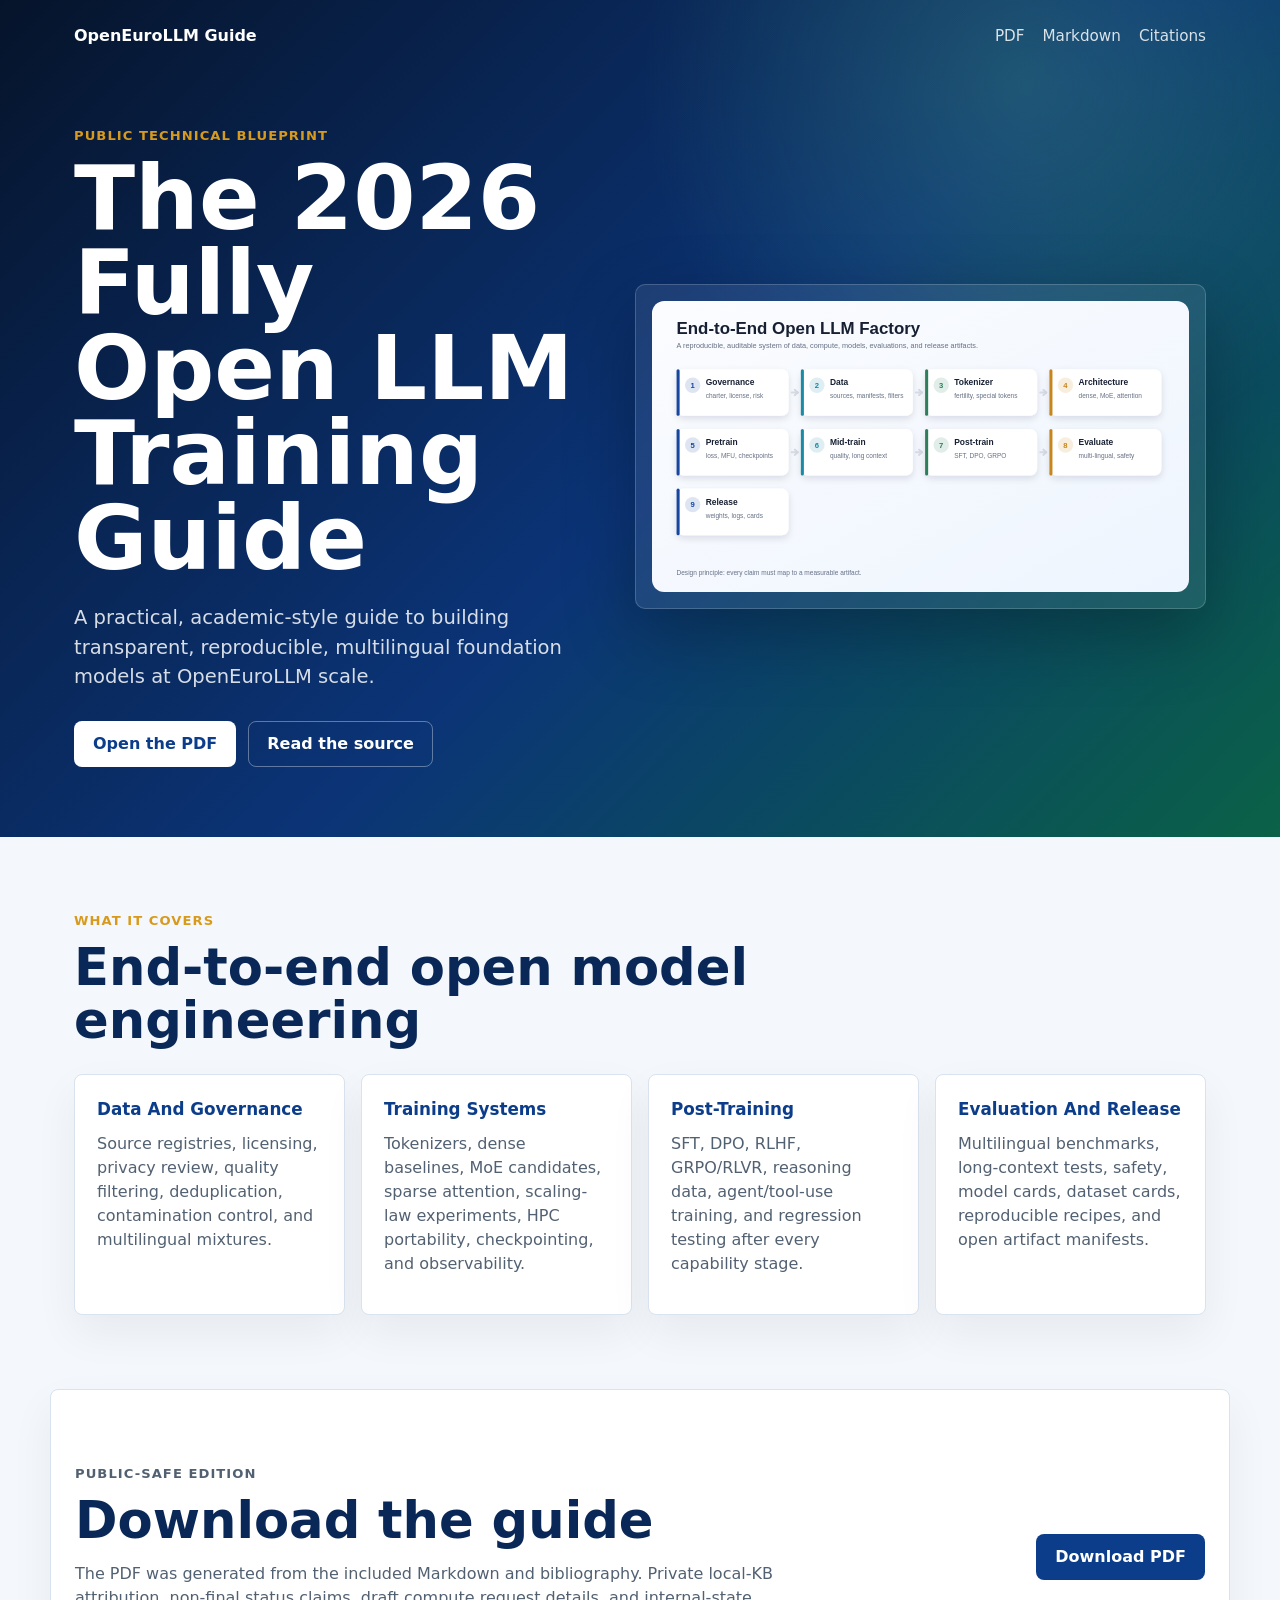
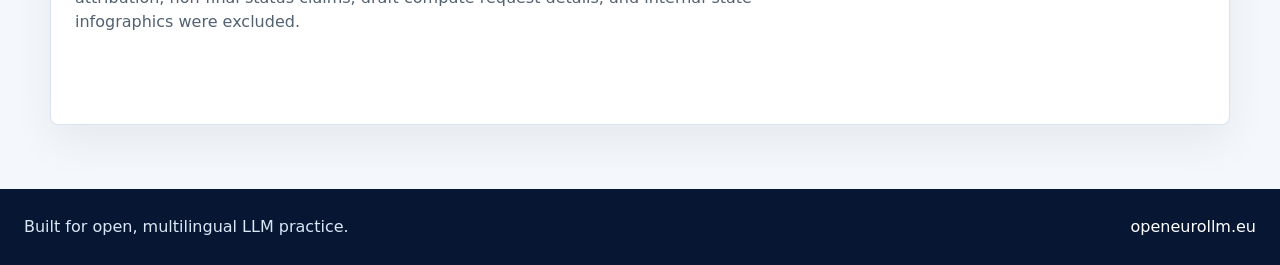
==== index.html @ 8b42b095 "Publish public OpenEuroLLM guide site" ====
<!doctype html>
<html lang="en">
  <head>
    <meta charset="utf-8" />
    <meta name="viewport" content="width=device-width, initial-scale=1" />
    <title>The 2026 Fully Open LLM Training Guide</title>
    <meta
      name="description"
      content="A public technical guide to training fully open, multilingual foundation models in 2026."
    />
    <link rel="stylesheet" href="styles.css" />
  </head>
  <body>
    <header class="hero">
      <nav class="nav" aria-label="Primary">
        <a class="brand" href="./">OpenEuroLLM Guide</a>
        <div class="nav-links">
          <a href="docs/fully-open-llm-guide-2026.pdf">PDF</a>
          <a href="docs/paper.md">Markdown</a>
          <a href="docs/references.bib">Citations</a>
        </div>
      </nav>

      <section class="hero-grid">
        <div class="hero-copy">
          <p class="eyebrow">Public technical blueprint</p>
          <h1>The 2026 Fully Open LLM Training Guide</h1>
          <p class="lead">
            A practical, academic-style guide to building transparent,
            reproducible, multilingual foundation models at OpenEuroLLM scale.
          </p>
          <div class="actions">
            <a class="button primary" href="docs/fully-open-llm-guide-2026.pdf">Open the PDF</a>
            <a class="button secondary" href="docs/paper.md">Read the source</a>
          </div>
        </div>
        <figure class="hero-visual">
          <img src="assets/open-factory.svg" alt="Open LLM factory diagram" />
        </figure>
      </section>
    </header>

    <main>
      <section class="band">
        <div class="section-head">
          <p class="eyebrow">What it covers</p>
          <h2>End-to-end open model engineering</h2>
        </div>
        <div class="topics">
          <article>
            <h3>Data And Governance</h3>
            <p>
              Source registries, licensing, privacy review, quality filtering,
              deduplication, contamination control, and multilingual mixtures.
            </p>
          </article>
          <article>
            <h3>Training Systems</h3>
            <p>
              Tokenizers, dense baselines, MoE candidates, sparse attention,
              scaling-law experiments, HPC portability, checkpointing, and observability.
            </p>
          </article>
          <article>
            <h3>Post-Training</h3>
            <p>
              SFT, DPO, RLHF, GRPO/RLVR, reasoning data, agent/tool-use training,
              and regression testing after every capability stage.
            </p>
          </article>
          <article>
            <h3>Evaluation And Release</h3>
            <p>
              Multilingual benchmarks, long-context tests, safety, model cards,
              dataset cards, reproducible recipes, and open artifact manifests.
            </p>
          </article>
        </div>
      </section>

      <section class="download">
        <div>
          <p class="eyebrow">Public-safe edition</p>
          <h2>Download the guide</h2>
          <p>
            The PDF was generated from the included Markdown and bibliography.
            Private local-KB attribution, non-final status claims, draft compute
            request details, and internal-state infographics were excluded.
          </p>
        </div>
        <a class="button primary" href="docs/fully-open-llm-guide-2026.pdf">Download PDF</a>
      </section>
    </main>

    <footer>
      <span>Built for open, multilingual LLM practice.</span>
      <a href="https://openeurollm.eu">openeurollm.eu</a>
    </footer>
  </body>
</html>
---- styles.css ----
:root {
  color-scheme: light;
  --ink: #101827;
  --muted: #526172;
  --blue: #0c3d8a;
  --blue-2: #0f62b8;
  --green: #2f7d46;
  --line: #d9e2ef;
  --panel: #ffffff;
  --wash: #f4f8fc;
  --gold: #d89a1d;
}

* {
  box-sizing: border-box;
}

body {
  margin: 0;
  font-family:
    Inter, ui-sans-serif, system-ui, -apple-system, BlinkMacSystemFont, "Segoe UI",
    sans-serif;
  color: var(--ink);
  background: var(--wash);
  line-height: 1.5;
}

a {
  color: inherit;
}

.hero {
  min-height: 92vh;
  color: #fff;
  background:
    radial-gradient(circle at 80% 10%, rgba(83, 177, 117, 0.28), transparent 30%),
    linear-gradient(135deg, #06142b 0%, #0b3477 54%, #0a6247 100%);
  overflow: hidden;
}

.nav {
  display: flex;
  align-items: center;
  justify-content: space-between;
  max-width: 1180px;
  margin: 0 auto;
  padding: 24px;
}

.brand {
  font-weight: 800;
  text-decoration: none;
  letter-spacing: 0;
}

.nav-links {
  display: flex;
  gap: 18px;
  color: rgba(255, 255, 255, 0.84);
  font-size: 0.95rem;
}

.nav-links a {
  text-decoration: none;
}

.hero-grid {
  display: grid;
  grid-template-columns: minmax(0, 0.95fr) minmax(320px, 1.05fr);
  gap: 44px;
  align-items: center;
  max-width: 1180px;
  margin: 0 auto;
  padding: 54px 24px 70px;
}

.hero-copy {
  max-width: 640px;
}

.eyebrow {
  margin: 0 0 10px;
  color: var(--gold);
  font-size: 0.82rem;
  font-weight: 800;
  letter-spacing: 0.08em;
  text-transform: uppercase;
}

h1,
h2,
h3,
p {
  margin-top: 0;
}

h1 {
  margin-bottom: 22px;
  font-size: clamp(3rem, 7vw, 6.4rem);
  line-height: 0.95;
  letter-spacing: 0;
}

.lead {
  max-width: 560px;
  margin-bottom: 30px;
  color: rgba(255, 255, 255, 0.84);
  font-size: 1.22rem;
}

.actions {
  display: flex;
  flex-wrap: wrap;
  gap: 12px;
}

.button {
  display: inline-flex;
  align-items: center;
  justify-content: center;
  min-height: 46px;
  padding: 0 18px;
  border: 1px solid transparent;
  border-radius: 8px;
  font-weight: 800;
  text-decoration: none;
}

.button.primary {
  background: #fff;
  color: var(--blue);
}

.button.secondary {
  border-color: rgba(255, 255, 255, 0.35);
  color: #fff;
}

.hero-visual {
  margin: 0;
  padding: 16px;
  background: rgba(255, 255, 255, 0.08);
  border: 1px solid rgba(255, 255, 255, 0.18);
  border-radius: 10px;
  box-shadow: 0 24px 70px rgba(0, 0, 0, 0.28);
}

.hero-visual img {
  display: block;
  width: 100%;
  height: auto;
  border-radius: 6px;
}

main {
  background: var(--wash);
}

.band,
.download {
  max-width: 1180px;
  margin: 0 auto;
  padding: 74px 24px;
}

.section-head {
  max-width: 720px;
  margin-bottom: 26px;
}

h2 {
  margin-bottom: 14px;
  color: #0a2857;
  font-size: clamp(2rem, 4vw, 3.2rem);
  line-height: 1.05;
  letter-spacing: 0;
}

.topics {
  display: grid;
  grid-template-columns: repeat(4, minmax(0, 1fr));
  gap: 16px;
}

.topics article,
.download {
  background: var(--panel);
  border: 1px solid var(--line);
  border-radius: 8px;
  box-shadow: 0 18px 44px rgba(16, 24, 39, 0.06);
}

.topics article {
  padding: 22px;
}

h3 {
  margin-bottom: 10px;
  color: var(--blue);
  font-size: 1.05rem;
}

.topics p,
.download p {
  color: var(--muted);
}

.download {
  display: flex;
  align-items: center;
  justify-content: space-between;
  gap: 24px;
  margin-bottom: 64px;
}

.download > div {
  max-width: 760px;
}

.download .button.primary {
  background: var(--blue);
  color: #fff;
  white-space: nowrap;
}

footer {
  display: flex;
  justify-content: space-between;
  gap: 20px;
  padding: 26px 24px;
  color: #dbe7f5;
  background: #071733;
}

footer a {
  color: #fff;
  text-decoration: none;
}

@media (max-width: 900px) {
  .hero-grid,
  .topics,
  .download {
    grid-template-columns: 1fr;
  }

  .topics {
    display: grid;
    grid-template-columns: repeat(2, minmax(0, 1fr));
  }

  .download {
    align-items: flex-start;
  }
}

@media (max-width: 620px) {
  .nav {
    align-items: flex-start;
    flex-direction: column;
    gap: 14px;
  }

  .nav-links {
    flex-wrap: wrap;
  }

  .hero-grid {
    grid-template-columns: 1fr;
    padding-top: 30px;
  }

  h1 {
    font-size: 3.25rem;
  }

  .topics {
    grid-template-columns: 1fr;
  }

  .download {
    display: block;
  }

  .download .button {
    width: 100%;
    margin-top: 12px;
  }

  footer {
    flex-direction: column;
  }
}
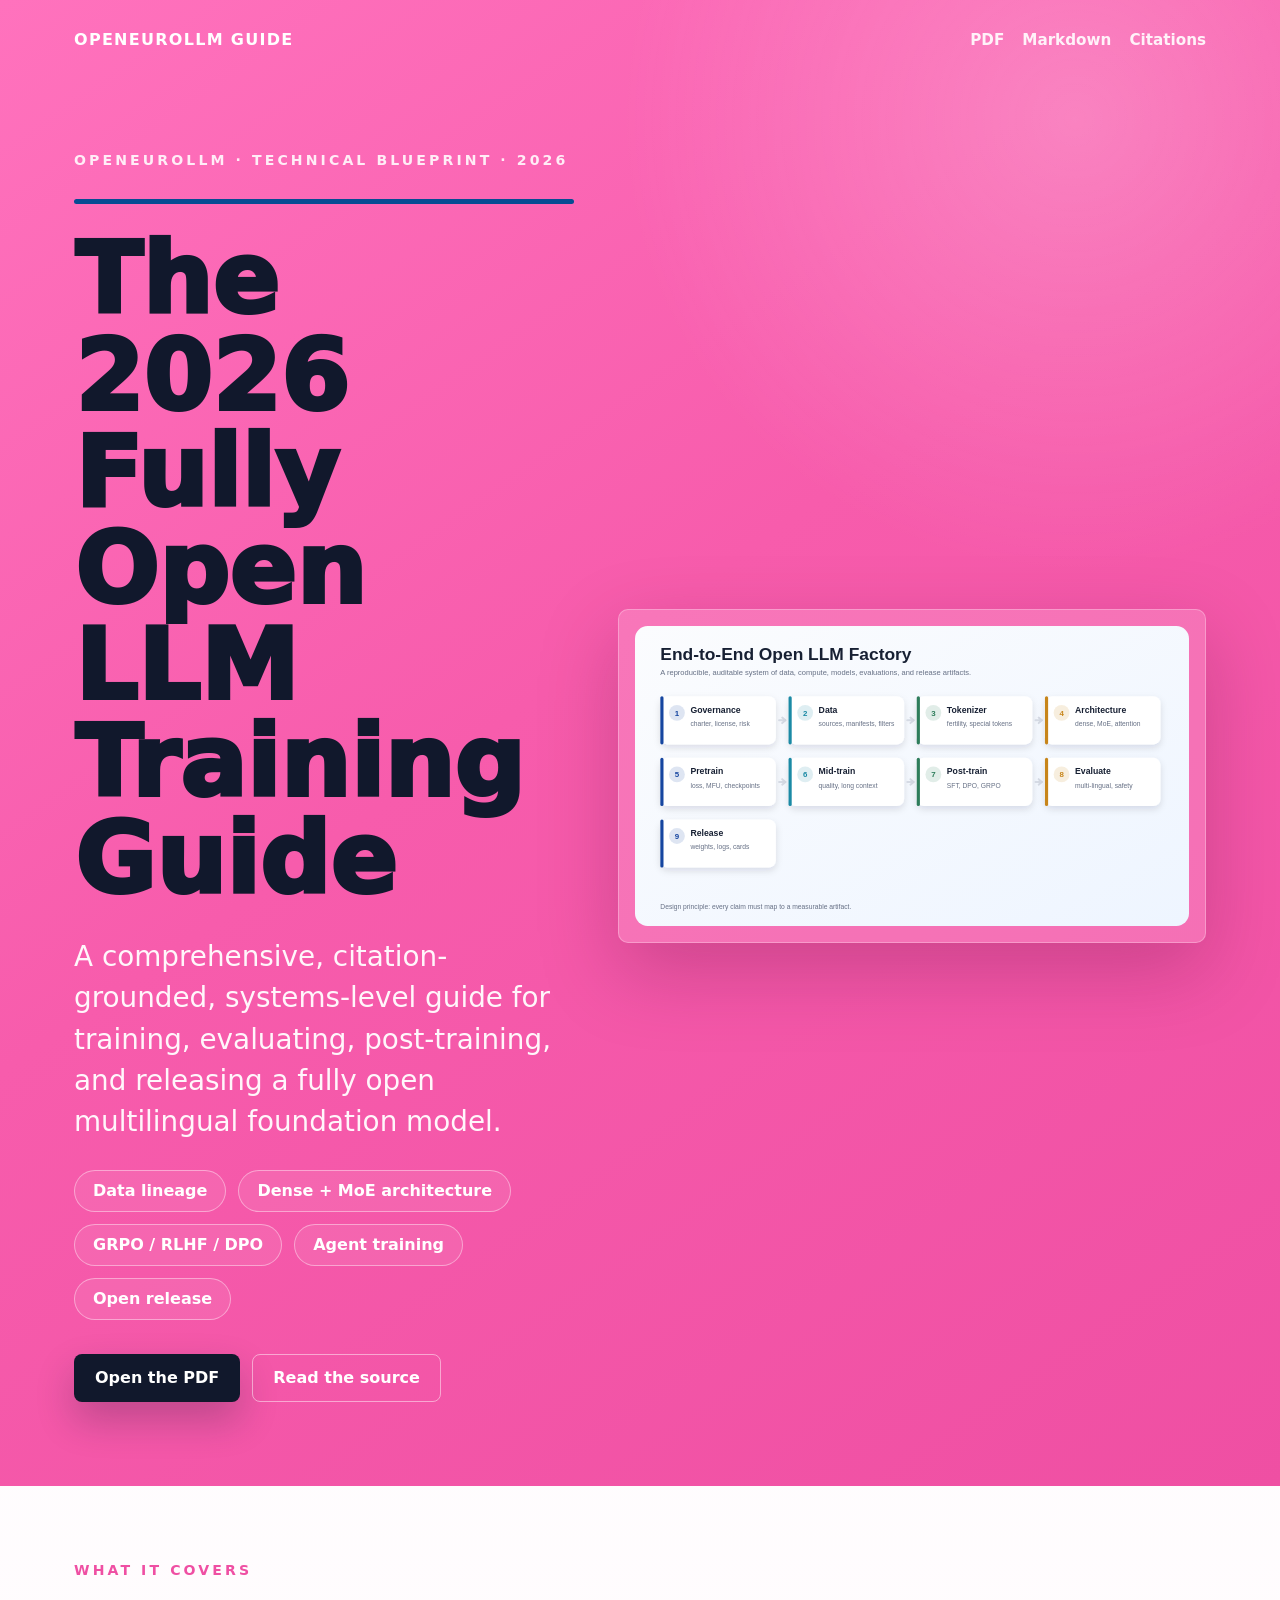
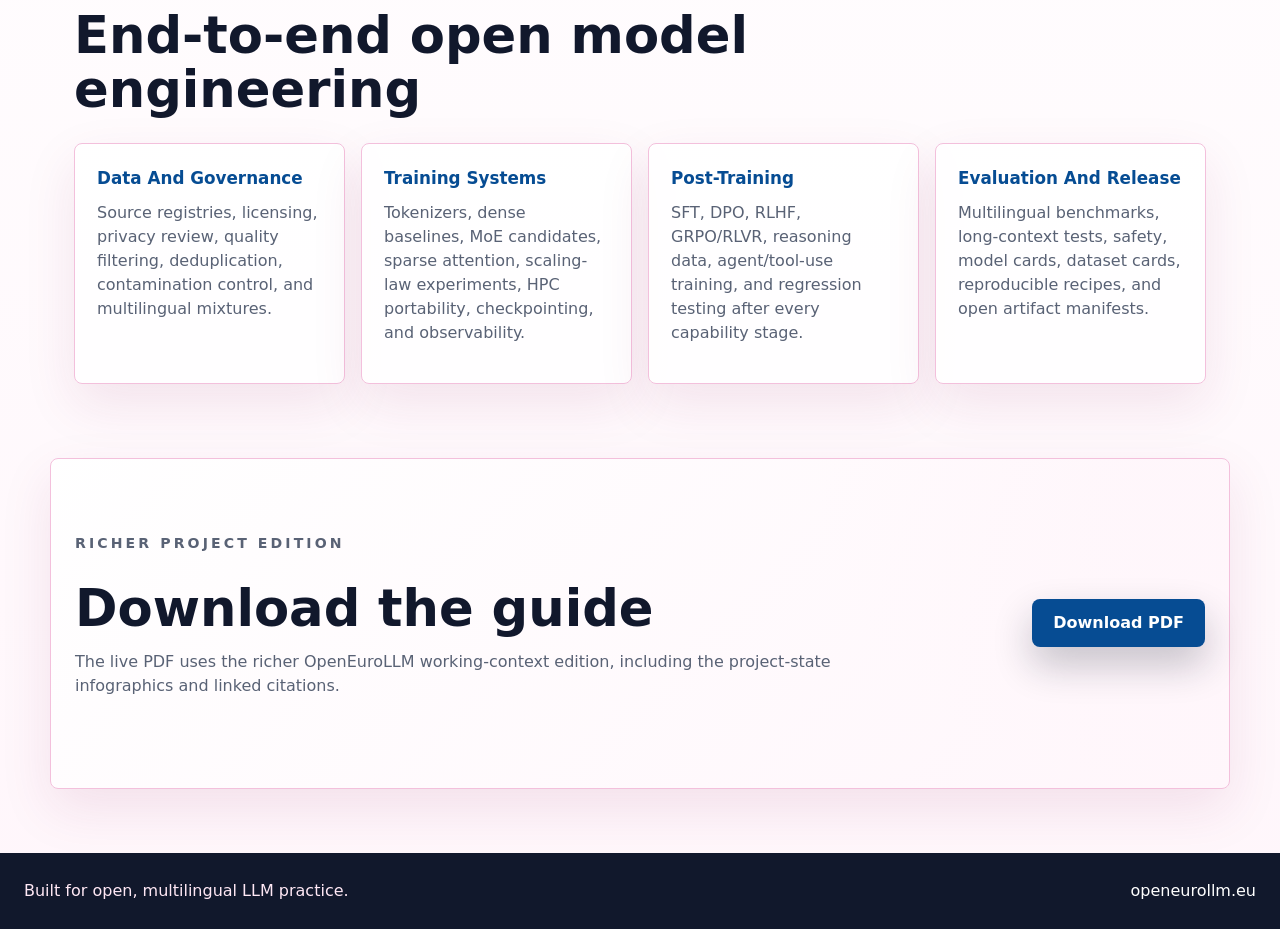
==== commit 4b09f090: "Apply shock pink guide theme" ====
--- a/index.html
+++ b/index.html
@@ -23,12 +23,21 @@
 
       <section class="hero-grid">
         <div class="hero-copy">
-          <p class="eyebrow">Public technical blueprint</p>
+          <p class="eyebrow">OpenEuroLLM · Technical Blueprint · 2026</p>
+          <div class="title-rule"></div>
           <h1>The 2026 Fully Open LLM Training Guide</h1>
           <p class="lead">
-            A practical, academic-style guide to building transparent,
-            reproducible, multilingual foundation models at OpenEuroLLM scale.
+            A comprehensive, citation-grounded, systems-level guide for
+            training, evaluating, post-training, and releasing a fully open
+            multilingual foundation model.
           </p>
+          <div class="chips" aria-label="Guide topics">
+            <span>Data lineage</span>
+            <span>Dense + MoE architecture</span>
+            <span>GRPO / RLHF / DPO</span>
+            <span>Agent training</span>
+            <span>Open release</span>
+          </div>
           <div class="actions">
             <a class="button primary" href="docs/fully-open-llm-guide-2026.pdf">Open the PDF</a>
             <a class="button secondary" href="docs/paper.md">Read the source</a>
@@ -80,12 +89,11 @@
 
       <section class="download">
         <div>
-          <p class="eyebrow">Public-safe edition</p>
+          <p class="eyebrow">Richer project edition</p>
           <h2>Download the guide</h2>
           <p>
-            The PDF was generated from the included Markdown and bibliography.
-            Private local-KB attribution, non-final status claims, draft compute
-            request details, and internal-state infographics were excluded.
+            The live PDF uses the richer OpenEuroLLM working-context edition,
+            including the project-state infographics and linked citations.
           </p>
         </div>
         <a class="button primary" href="docs/fully-open-llm-guide-2026.pdf">Download PDF</a>
--- a/styles.css
+++ b/styles.css
@@ -1,14 +1,15 @@
 :root {
   color-scheme: light;
-  --ink: #101827;
-  --muted: #526172;
-  --blue: #0c3d8a;
-  --blue-2: #0f62b8;
-  --green: #2f7d46;
-  --line: #d9e2ef;
+  --pink: #f75cac;
+  --pink-2: #ff72bd;
+  --pink-3: #ef4fa3;
+  --ink: #11182c;
+  --blue: #064c93;
+  --blue-2: #0c6bb6;
+  --muted: #596275;
+  --line: #f3c0dc;
   --panel: #ffffff;
-  --wash: #f4f8fc;
-  --gold: #d89a1d;
+  --wash: #fff6fb;
 }
 
 * {
@@ -21,7 +22,9 @@
     Inter, ui-sans-serif, system-ui, -apple-system, BlinkMacSystemFont, "Segoe UI",
     sans-serif;
   color: var(--ink);
-  background: var(--wash);
+  background:
+    radial-gradient(circle at 92% 2%, rgba(255, 114, 189, 0.22), transparent 28rem),
+    linear-gradient(180deg, #fff7fc 0%, #ffffff 42%, #fff6fb 100%);
   line-height: 1.5;
 }
 
@@ -30,11 +33,11 @@
 }
 
 .hero {
-  min-height: 92vh;
-  color: #fff;
+  min-height: 94vh;
+  color: var(--ink);
   background:
-    radial-gradient(circle at 80% 10%, rgba(83, 177, 117, 0.28), transparent 30%),
-    linear-gradient(135deg, #06142b 0%, #0b3477 54%, #0a6247 100%);
+    radial-gradient(circle at 84% 8%, rgba(255, 255, 255, 0.22), transparent 26%),
+    linear-gradient(145deg, var(--pink-2) 0%, var(--pink) 45%, var(--pink-3) 100%);
   overflow: hidden;
 }
 
@@ -44,20 +47,23 @@
   justify-content: space-between;
   max-width: 1180px;
   margin: 0 auto;
-  padding: 24px;
+  padding: 28px 24px;
 }
 
 .brand {
-  font-weight: 800;
+  color: #fff;
+  font-weight: 900;
   text-decoration: none;
-  letter-spacing: 0;
+  letter-spacing: 0.08em;
+  text-transform: uppercase;
 }
 
 .nav-links {
   display: flex;
   gap: 18px;
-  color: rgba(255, 255, 255, 0.84);
+  color: rgba(255, 255, 255, 0.9);
   font-size: 0.95rem;
+  font-weight: 750;
 }
 
 .nav-links a {
@@ -66,25 +72,33 @@
 
 .hero-grid {
   display: grid;
-  grid-template-columns: minmax(0, 0.95fr) minmax(320px, 1.05fr);
+  grid-template-columns: minmax(0, 0.92fr) minmax(320px, 1.08fr);
   gap: 44px;
   align-items: center;
   max-width: 1180px;
   margin: 0 auto;
-  padding: 54px 24px 70px;
+  padding: 70px 24px 84px;
 }
 
 .hero-copy {
-  max-width: 640px;
+  max-width: 680px;
 }
 
 .eyebrow {
-  margin: 0 0 10px;
-  color: var(--gold);
-  font-size: 0.82rem;
-  font-weight: 800;
-  letter-spacing: 0.08em;
+  margin: 0 0 28px;
+  color: rgba(255, 255, 255, 0.88);
+  font-size: 0.88rem;
+  font-weight: 900;
+  letter-spacing: 0.22em;
   text-transform: uppercase;
+}
+
+.title-rule {
+  width: min(100%, 640px);
+  height: 5px;
+  margin: 0 0 28px;
+  background: var(--blue);
+  border-radius: 999px;
 }
 
 h1,
@@ -95,54 +109,79 @@
 }
 
 h1 {
-  margin-bottom: 22px;
-  font-size: clamp(3rem, 7vw, 6.4rem);
-  line-height: 0.95;
+  max-width: 780px;
+  margin-bottom: 28px;
+  color: var(--ink);
+  font-size: clamp(3.4rem, 7.7vw, 7.2rem);
+  font-weight: 950;
+  line-height: 0.98;
   letter-spacing: 0;
 }
 
 .lead {
-  max-width: 560px;
-  margin-bottom: 30px;
-  color: rgba(255, 255, 255, 0.84);
-  font-size: 1.22rem;
-}
-
-.actions {
+  max-width: 720px;
+  margin-bottom: 28px;
+  color: rgba(255, 255, 255, 0.95);
+  font-size: clamp(1.18rem, 2.2vw, 1.74rem);
+  line-height: 1.48;
+}
+
+.chips {
   display: flex;
   flex-wrap: wrap;
   gap: 12px;
+  margin-bottom: 34px;
+}
+
+.chips span {
+  display: inline-flex;
+  align-items: center;
+  min-height: 42px;
+  padding: 0 18px;
+  border: 1px solid rgba(255, 255, 255, 0.42);
+  border-radius: 999px;
+  color: #fff;
+  background: rgba(255, 255, 255, 0.08);
+  font-weight: 850;
+  white-space: nowrap;
+}
+
+.actions {
+  display: flex;
+  flex-wrap: wrap;
+  gap: 12px;
 }
 
 .button {
   display: inline-flex;
   align-items: center;
   justify-content: center;
-  min-height: 46px;
-  padding: 0 18px;
+  min-height: 48px;
+  padding: 0 20px;
   border: 1px solid transparent;
   border-radius: 8px;
-  font-weight: 800;
+  font-weight: 900;
   text-decoration: none;
 }
 
 .button.primary {
-  background: #fff;
-  color: var(--blue);
+  background: var(--ink);
+  color: #fff;
+  box-shadow: 0 18px 38px rgba(17, 24, 44, 0.24);
 }
 
 .button.secondary {
-  border-color: rgba(255, 255, 255, 0.35);
+  border-color: rgba(255, 255, 255, 0.48);
   color: #fff;
 }
 
 .hero-visual {
   margin: 0;
   padding: 16px;
-  background: rgba(255, 255, 255, 0.08);
-  border: 1px solid rgba(255, 255, 255, 0.18);
+  background: rgba(255, 255, 255, 0.16);
+  border: 1px solid rgba(255, 255, 255, 0.28);
   border-radius: 10px;
-  box-shadow: 0 24px 70px rgba(0, 0, 0, 0.28);
+  box-shadow: 0 28px 78px rgba(87, 13, 55, 0.25);
 }
 
 .hero-visual img {
@@ -153,7 +192,7 @@
 }
 
 main {
-  background: var(--wash);
+  background: transparent;
 }
 
 .band,
@@ -164,13 +203,17 @@
 }
 
 .section-head {
-  max-width: 720px;
+  max-width: 760px;
   margin-bottom: 26px;
+}
+
+main .eyebrow {
+  color: var(--pink-3);
 }
 
 h2 {
   margin-bottom: 14px;
-  color: #0a2857;
+  color: var(--ink);
   font-size: clamp(2rem, 4vw, 3.2rem);
   line-height: 1.05;
   letter-spacing: 0;
@@ -184,10 +227,10 @@
 
 .topics article,
 .download {
-  background: var(--panel);
+  background: rgba(255, 255, 255, 0.9);
   border: 1px solid var(--line);
   border-radius: 8px;
-  box-shadow: 0 18px 44px rgba(16, 24, 39, 0.06);
+  box-shadow: 0 20px 52px rgba(135, 31, 91, 0.1);
 }
 
 .topics article {
@@ -211,6 +254,9 @@
   justify-content: space-between;
   gap: 24px;
   margin-bottom: 64px;
+  background:
+    linear-gradient(135deg, rgba(255, 255, 255, 0.94), rgba(255, 246, 251, 0.94)),
+    radial-gradient(circle at 92% 0%, rgba(247, 92, 172, 0.22), transparent 20rem);
 }
 
 .download > div {
@@ -228,8 +274,8 @@
   justify-content: space-between;
   gap: 20px;
   padding: 26px 24px;
-  color: #dbe7f5;
-  background: #071733;
+  color: #ffe8f5;
+  background: var(--ink);
 }
 
 footer a {
@@ -267,11 +313,15 @@
 
   .hero-grid {
     grid-template-columns: 1fr;
-    padding-top: 30px;
+    padding-top: 34px;
   }
 
   h1 {
-    font-size: 3.25rem;
+    font-size: 3.45rem;
+  }
+
+  .chips span {
+    white-space: normal;
   }
 
   .topics {
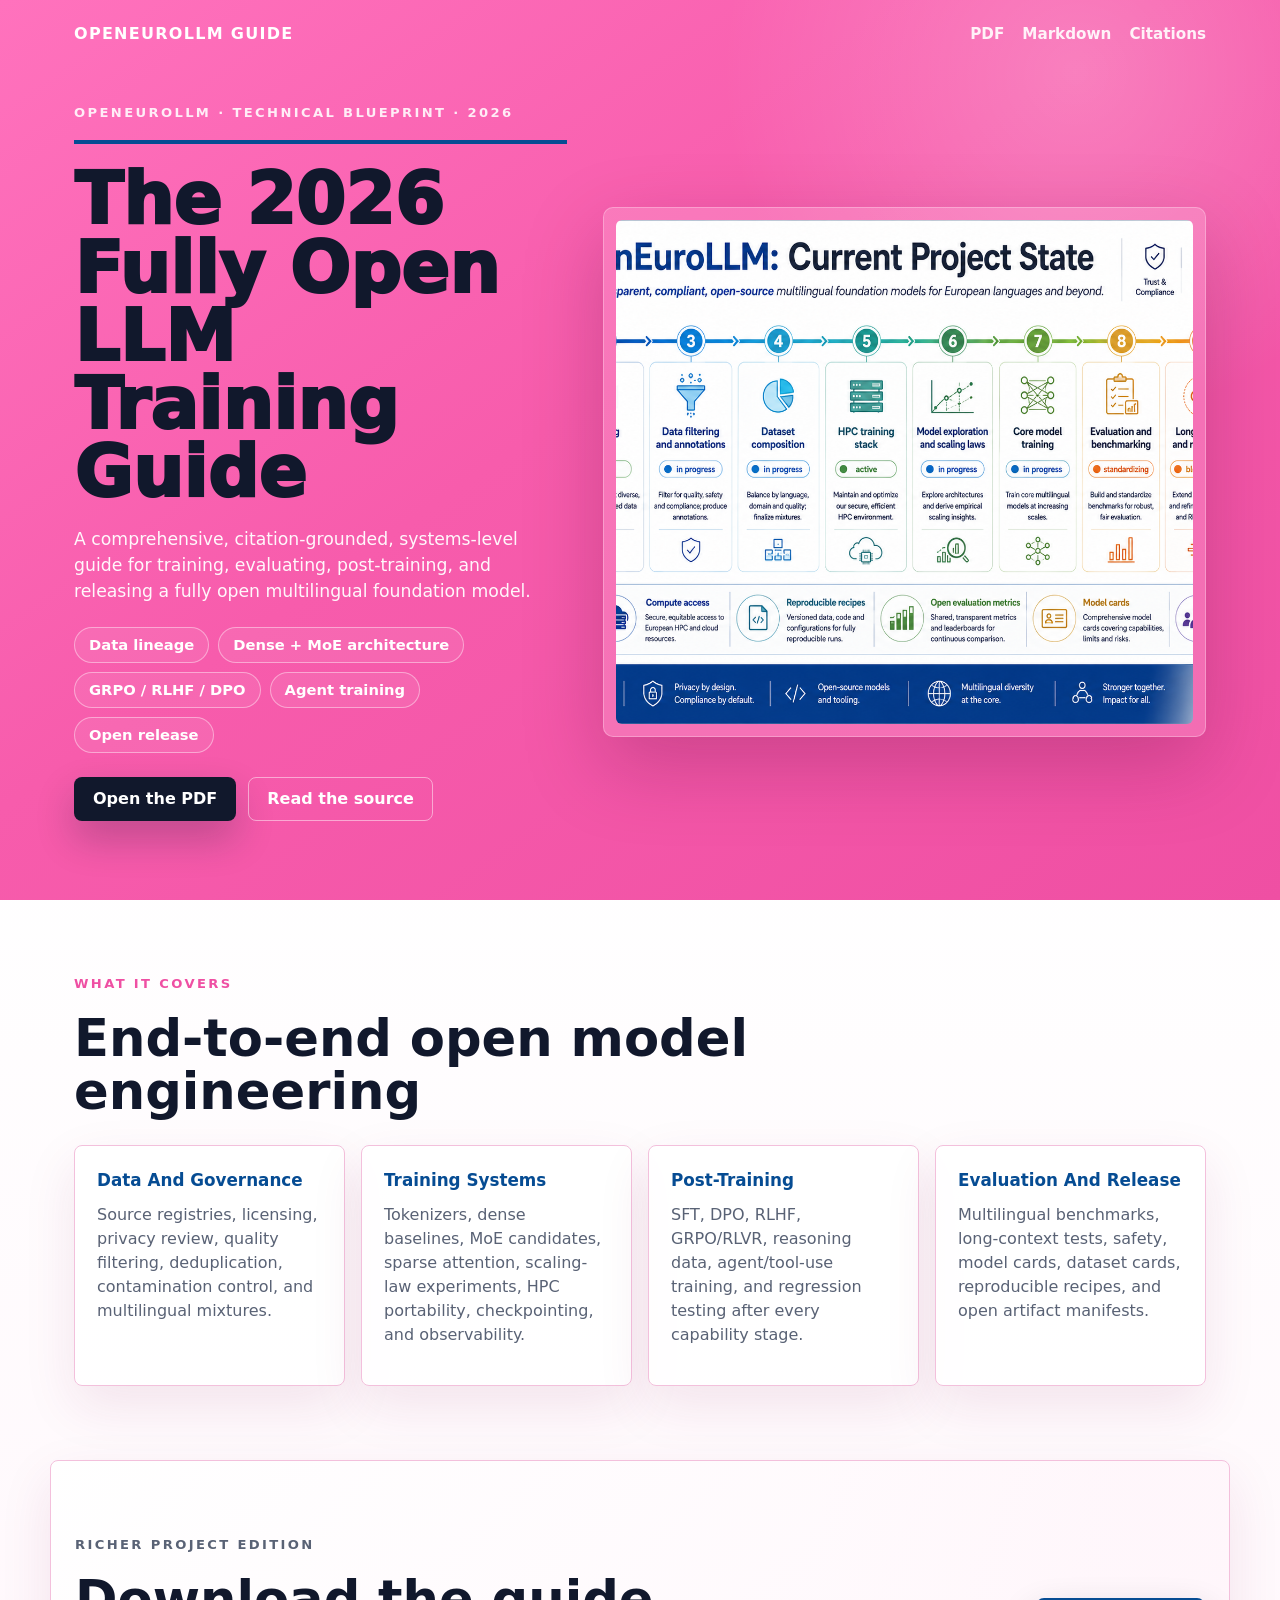
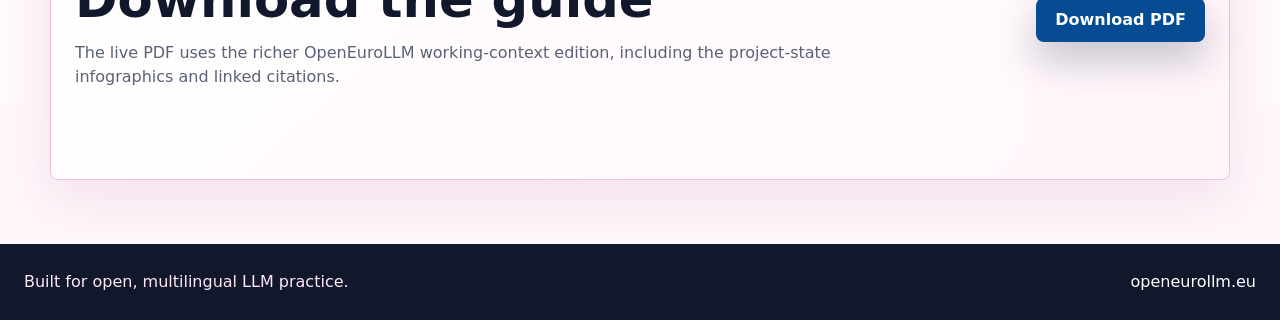
==== commit 401e526b: "Refine website hero layout" ====
--- a/index.html
+++ b/index.html
@@ -44,7 +44,7 @@
           </div>
         </div>
         <figure class="hero-visual">
-          <img src="assets/open-factory.svg" alt="Open LLM factory diagram" />
+          <img src="assets/project-state.png" alt="OpenEuroLLM current project state infographic" />
         </figure>
       </section>
     </header>
--- a/styles.css
+++ b/styles.css
@@ -33,7 +33,7 @@
 }
 
 .hero {
-  min-height: 94vh;
+  min-height: 100vh;
   color: var(--ink);
   background:
     radial-gradient(circle at 84% 8%, rgba(255, 255, 255, 0.22), transparent 26%),
@@ -47,7 +47,7 @@
   justify-content: space-between;
   max-width: 1180px;
   margin: 0 auto;
-  padding: 28px 24px;
+  padding: 22px 24px;
 }
 
 .brand {
@@ -72,33 +72,34 @@
 
 .hero-grid {
   display: grid;
-  grid-template-columns: minmax(0, 0.92fr) minmax(320px, 1.08fr);
-  gap: 44px;
+  grid-template-columns: minmax(440px, 0.9fr) minmax(430px, 1.1fr);
+  gap: 36px;
   align-items: center;
   max-width: 1180px;
   margin: 0 auto;
-  padding: 70px 24px 84px;
+  min-height: calc(100vh - 88px);
+  padding: 26px 24px 50px;
 }
 
 .hero-copy {
-  max-width: 680px;
+  max-width: 610px;
 }
 
 .eyebrow {
-  margin: 0 0 28px;
+  margin: 0 0 18px;
   color: rgba(255, 255, 255, 0.88);
-  font-size: 0.88rem;
+  font-size: 0.82rem;
   font-weight: 900;
-  letter-spacing: 0.22em;
+  letter-spacing: 0.18em;
   text-transform: uppercase;
 }
 
 .title-rule {
-  width: min(100%, 640px);
-  height: 5px;
-  margin: 0 0 28px;
+  width: min(100%, 520px);
+  height: 4px;
+  margin: 0 0 22px;
   background: var(--blue);
-  border-radius: 999px;
+  border-radius: 0;
 }
 
 h1,
@@ -109,55 +110,56 @@
 }
 
 h1 {
-  max-width: 780px;
-  margin-bottom: 28px;
+  max-width: 620px;
+  margin-bottom: 20px;
   color: var(--ink);
-  font-size: clamp(3.4rem, 7.7vw, 7.2rem);
+  font-size: clamp(3.15rem, 5.55vw, 5.9rem);
   font-weight: 950;
-  line-height: 0.98;
+  line-height: 0.96;
   letter-spacing: 0;
 }
 
 .lead {
-  max-width: 720px;
-  margin-bottom: 28px;
+  max-width: 610px;
+  margin-bottom: 22px;
   color: rgba(255, 255, 255, 0.95);
-  font-size: clamp(1.18rem, 2.2vw, 1.74rem);
-  line-height: 1.48;
+  font-size: clamp(1.06rem, 1.35vw, 1.28rem);
+  line-height: 1.5;
 }
 
 .chips {
+  display: flex;
+  flex-wrap: wrap;
+  gap: 9px;
+  margin-bottom: 24px;
+}
+
+.chips span {
+  display: inline-flex;
+  align-items: center;
+  min-height: 36px;
+  padding: 0 14px;
+  border: 1px solid rgba(255, 255, 255, 0.42);
+  border-radius: 999px;
+  color: #fff;
+  background: rgba(255, 255, 255, 0.08);
+  font-weight: 850;
+  font-size: 0.92rem;
+  white-space: nowrap;
+}
+
+.actions {
   display: flex;
   flex-wrap: wrap;
   gap: 12px;
-  margin-bottom: 34px;
-}
-
-.chips span {
-  display: inline-flex;
-  align-items: center;
-  min-height: 42px;
-  padding: 0 18px;
-  border: 1px solid rgba(255, 255, 255, 0.42);
-  border-radius: 999px;
-  color: #fff;
-  background: rgba(255, 255, 255, 0.08);
-  font-weight: 850;
-  white-space: nowrap;
-}
-
-.actions {
-  display: flex;
-  flex-wrap: wrap;
-  gap: 12px;
 }
 
 .button {
   display: inline-flex;
   align-items: center;
   justify-content: center;
-  min-height: 48px;
-  padding: 0 20px;
+  min-height: 44px;
+  padding: 0 18px;
   border: 1px solid transparent;
   border-radius: 8px;
   font-weight: 900;
@@ -177,17 +179,20 @@
 
 .hero-visual {
   margin: 0;
-  padding: 16px;
+  padding: 12px;
   background: rgba(255, 255, 255, 0.16);
   border: 1px solid rgba(255, 255, 255, 0.28);
   border-radius: 10px;
   box-shadow: 0 28px 78px rgba(87, 13, 55, 0.25);
+  transform: translateY(10px);
 }
 
 .hero-visual img {
   display: block;
   width: 100%;
-  height: auto;
+  height: min(56vh, 520px);
+  object-fit: cover;
+  object-position: center top;
   border-radius: 6px;
 }
 
@@ -298,6 +303,24 @@
   .download {
     align-items: flex-start;
   }
+
+  .hero {
+    min-height: auto;
+  }
+
+  .hero-grid {
+    min-height: 0;
+    padding-top: 34px;
+  }
+
+  .hero-visual {
+    transform: none;
+  }
+
+  .hero-visual img {
+    height: auto;
+    max-height: none;
+  }
 }
 
 @media (max-width: 620px) {
@@ -313,11 +336,11 @@
 
   .hero-grid {
     grid-template-columns: 1fr;
-    padding-top: 34px;
+    padding-top: 24px;
   }
 
   h1 {
-    font-size: 3.45rem;
+    font-size: 3.1rem;
   }
 
   .chips span {
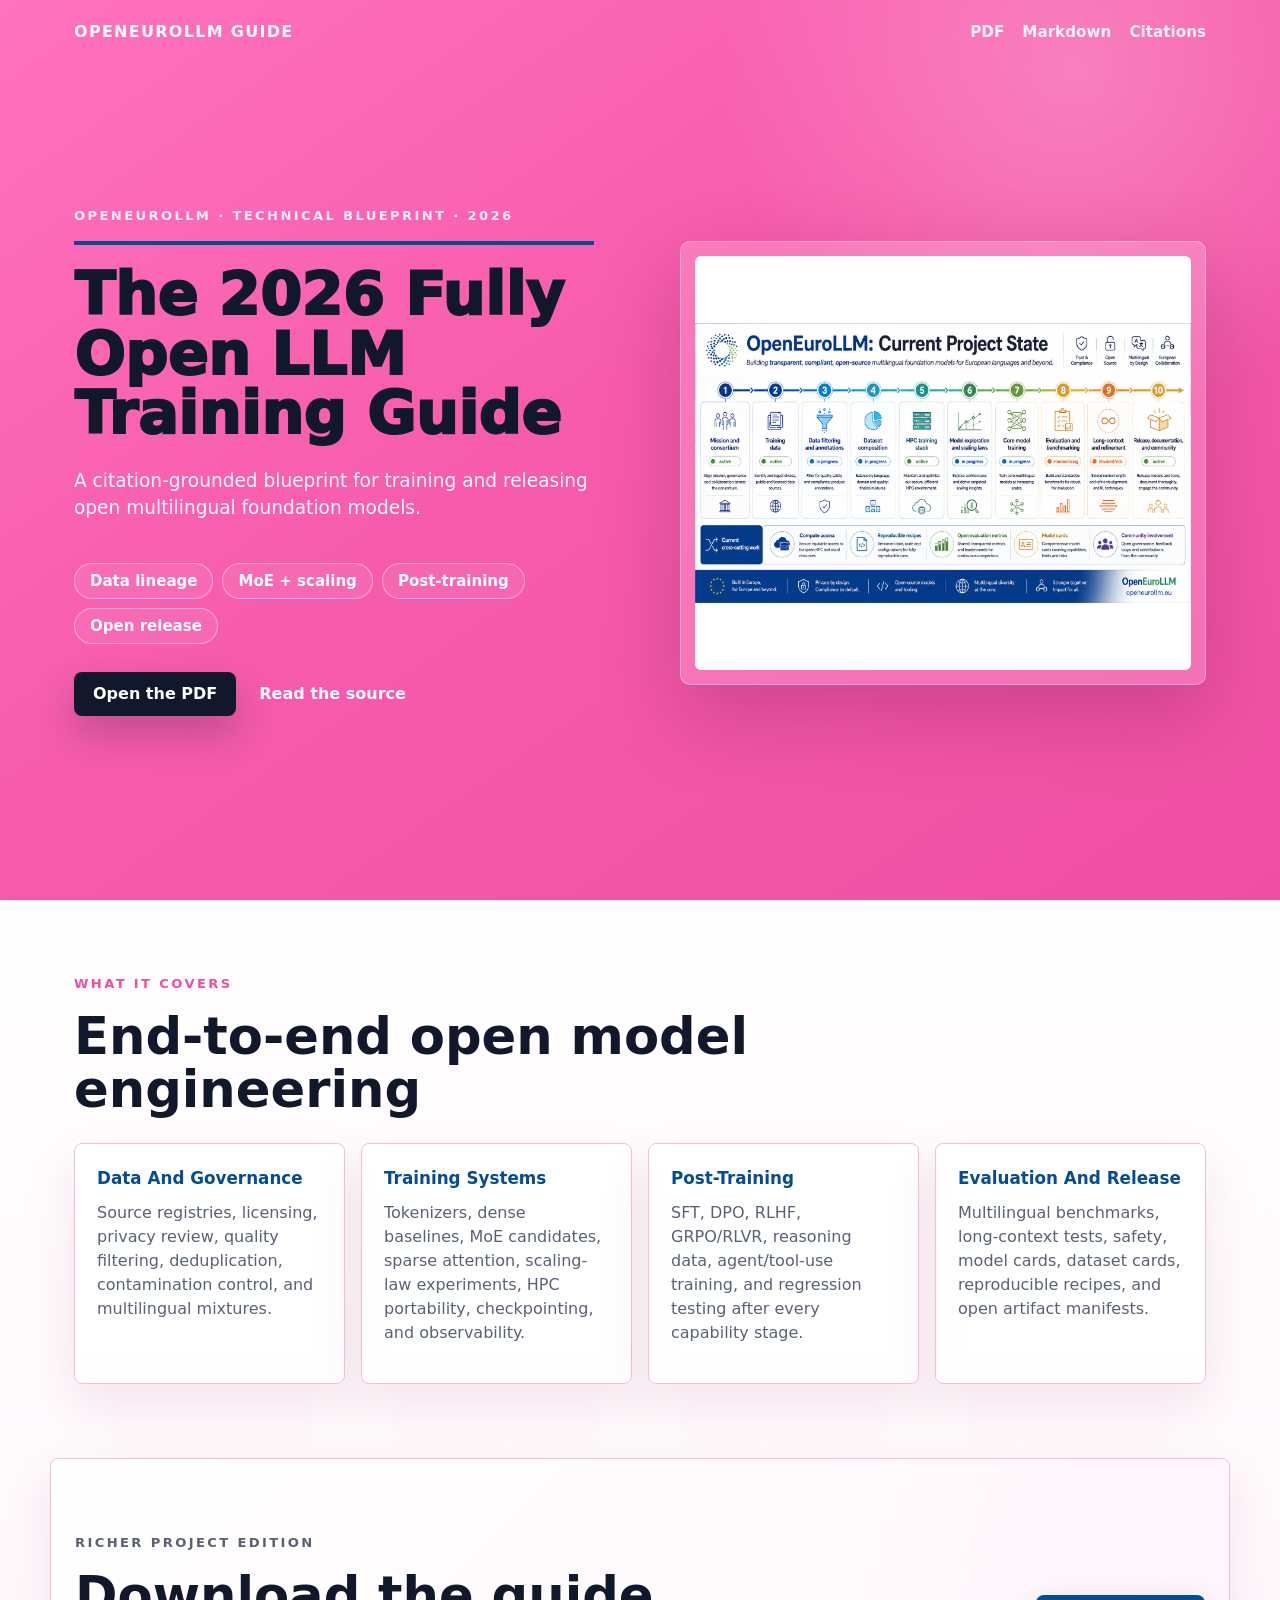
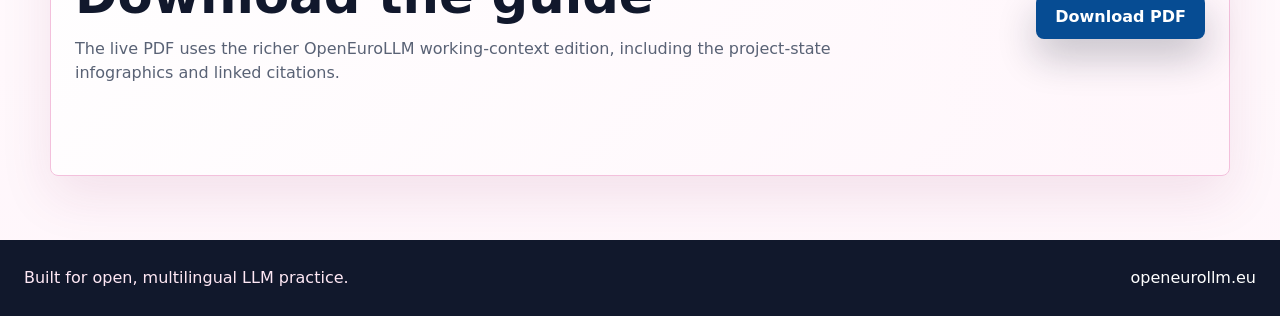
==== commit b6907b16: "Add social preview and simplify hero" ====
--- a/index.html
+++ b/index.html
@@ -8,6 +8,31 @@
       name="description"
       content="A public technical guide to training fully open, multilingual foundation models in 2026."
     />
+    <meta name="theme-color" content="#f75cac" />
+    <link rel="canonical" href="https://birgermoell.github.io/openeurollm-open-llm-guide/" />
+    <link rel="icon" href="assets/icon.svg" type="image/svg+xml" />
+    <link rel="apple-touch-icon" href="assets/social-card.png" />
+    <meta property="og:type" content="website" />
+    <meta property="og:site_name" content="OpenEuroLLM Guide" />
+    <meta property="og:title" content="The 2026 Fully Open LLM Training Guide" />
+    <meta
+      property="og:description"
+      content="Citation-grounded systems guidance for training, evaluating, post-training, and releasing open multilingual foundation models."
+    />
+    <meta property="og:url" content="https://birgermoell.github.io/openeurollm-open-llm-guide/" />
+    <meta property="og:image" content="https://birgermoell.github.io/openeurollm-open-llm-guide/assets/social-card.png" />
+    <meta property="og:image:secure_url" content="https://birgermoell.github.io/openeurollm-open-llm-guide/assets/social-card.png" />
+    <meta property="og:image:type" content="image/png" />
+    <meta property="og:image:width" content="1200" />
+    <meta property="og:image:height" content="630" />
+    <meta property="og:image:alt" content="Shock-pink cover card for The 2026 Fully Open LLM Training Guide." />
+    <meta name="twitter:card" content="summary_large_image" />
+    <meta name="twitter:title" content="The 2026 Fully Open LLM Training Guide" />
+    <meta
+      name="twitter:description"
+      content="Citation-grounded systems guidance for training open multilingual foundation models."
+    />
+    <meta name="twitter:image" content="https://birgermoell.github.io/openeurollm-open-llm-guide/assets/social-card.png" />
     <link rel="stylesheet" href="styles.css" />
   </head>
   <body>
@@ -27,15 +52,13 @@
           <div class="title-rule"></div>
           <h1>The 2026 Fully Open LLM Training Guide</h1>
           <p class="lead">
-            A comprehensive, citation-grounded, systems-level guide for
-            training, evaluating, post-training, and releasing a fully open
-            multilingual foundation model.
+            A citation-grounded blueprint for training and releasing open
+            multilingual foundation models.
           </p>
           <div class="chips" aria-label="Guide topics">
             <span>Data lineage</span>
-            <span>Dense + MoE architecture</span>
-            <span>GRPO / RLHF / DPO</span>
-            <span>Agent training</span>
+            <span>MoE + scaling</span>
+            <span>Post-training</span>
             <span>Open release</span>
           </div>
           <div class="actions">
--- a/styles.css
+++ b/styles.css
@@ -47,7 +47,7 @@
   justify-content: space-between;
   max-width: 1180px;
   margin: 0 auto;
-  padding: 22px 24px;
+  padding: 20px 24px;
 }
 
 .brand {
@@ -72,21 +72,21 @@
 
 .hero-grid {
   display: grid;
-  grid-template-columns: minmax(440px, 0.9fr) minmax(430px, 1.1fr);
-  gap: 36px;
+  grid-template-columns: minmax(500px, 1fr) minmax(440px, 0.96fr);
+  gap: 58px;
   align-items: center;
   max-width: 1180px;
   margin: 0 auto;
-  min-height: calc(100vh - 88px);
-  padding: 26px 24px 50px;
+  min-height: calc(100vh - 78px);
+  padding: 18px 24px 46px;
 }
 
 .hero-copy {
-  max-width: 610px;
+  max-width: 660px;
 }
 
 .eyebrow {
-  margin: 0 0 18px;
+  margin: 0 0 16px;
   color: rgba(255, 255, 255, 0.88);
   font-size: 0.82rem;
   font-weight: 900;
@@ -97,7 +97,7 @@
 .title-rule {
   width: min(100%, 520px);
   height: 4px;
-  margin: 0 0 22px;
+  margin: 0 0 20px;
   background: var(--blue);
   border-radius: 0;
 }
@@ -111,40 +111,41 @@
 
 h1 {
   max-width: 620px;
-  margin-bottom: 20px;
+  margin-bottom: 24px;
   color: var(--ink);
-  font-size: clamp(3.15rem, 5.55vw, 5.9rem);
+  font-size: clamp(2.95rem, 4.65vw, 4.95rem);
   font-weight: 950;
-  line-height: 0.96;
+  line-height: 1;
   letter-spacing: 0;
 }
 
 .lead {
-  max-width: 610px;
-  margin-bottom: 22px;
+  max-width: 570px;
+  margin-bottom: 42px;
   color: rgba(255, 255, 255, 0.95);
-  font-size: clamp(1.06rem, 1.35vw, 1.28rem);
-  line-height: 1.5;
+  font-size: clamp(1.14rem, 1.45vw, 1.36rem);
+  line-height: 1.44;
 }
 
 .chips {
   display: flex;
   flex-wrap: wrap;
   gap: 9px;
-  margin-bottom: 24px;
+  margin-bottom: 28px;
+  max-width: 560px;
 }
 
 .chips span {
   display: inline-flex;
   align-items: center;
   min-height: 36px;
-  padding: 0 14px;
+  padding: 0 15px;
   border: 1px solid rgba(255, 255, 255, 0.42);
   border-radius: 999px;
   color: #fff;
   background: rgba(255, 255, 255, 0.08);
   font-weight: 850;
-  font-size: 0.92rem;
+  font-size: 0.94rem;
   white-space: nowrap;
 }
 
@@ -173,26 +174,28 @@
 }
 
 .button.secondary {
-  border-color: rgba(255, 255, 255, 0.48);
-  color: #fff;
+  border-color: transparent;
+  color: #fff;
+  padding-inline: 10px;
 }
 
 .hero-visual {
   margin: 0;
-  padding: 12px;
-  background: rgba(255, 255, 255, 0.16);
-  border: 1px solid rgba(255, 255, 255, 0.28);
+  padding: 14px;
+  background: rgba(255, 255, 255, 0.18);
+  border: 1px solid rgba(255, 255, 255, 0.36);
   border-radius: 10px;
-  box-shadow: 0 28px 78px rgba(87, 13, 55, 0.25);
-  transform: translateY(10px);
+  box-shadow: 0 30px 82px rgba(87, 13, 55, 0.24);
+  transform: translateY(2px);
 }
 
 .hero-visual img {
   display: block;
   width: 100%;
-  height: min(56vh, 520px);
-  object-fit: cover;
-  object-position: center top;
+  height: min(46vh, 430px);
+  object-fit: contain;
+  object-position: center;
+  background: #fff;
   border-radius: 6px;
 }
 
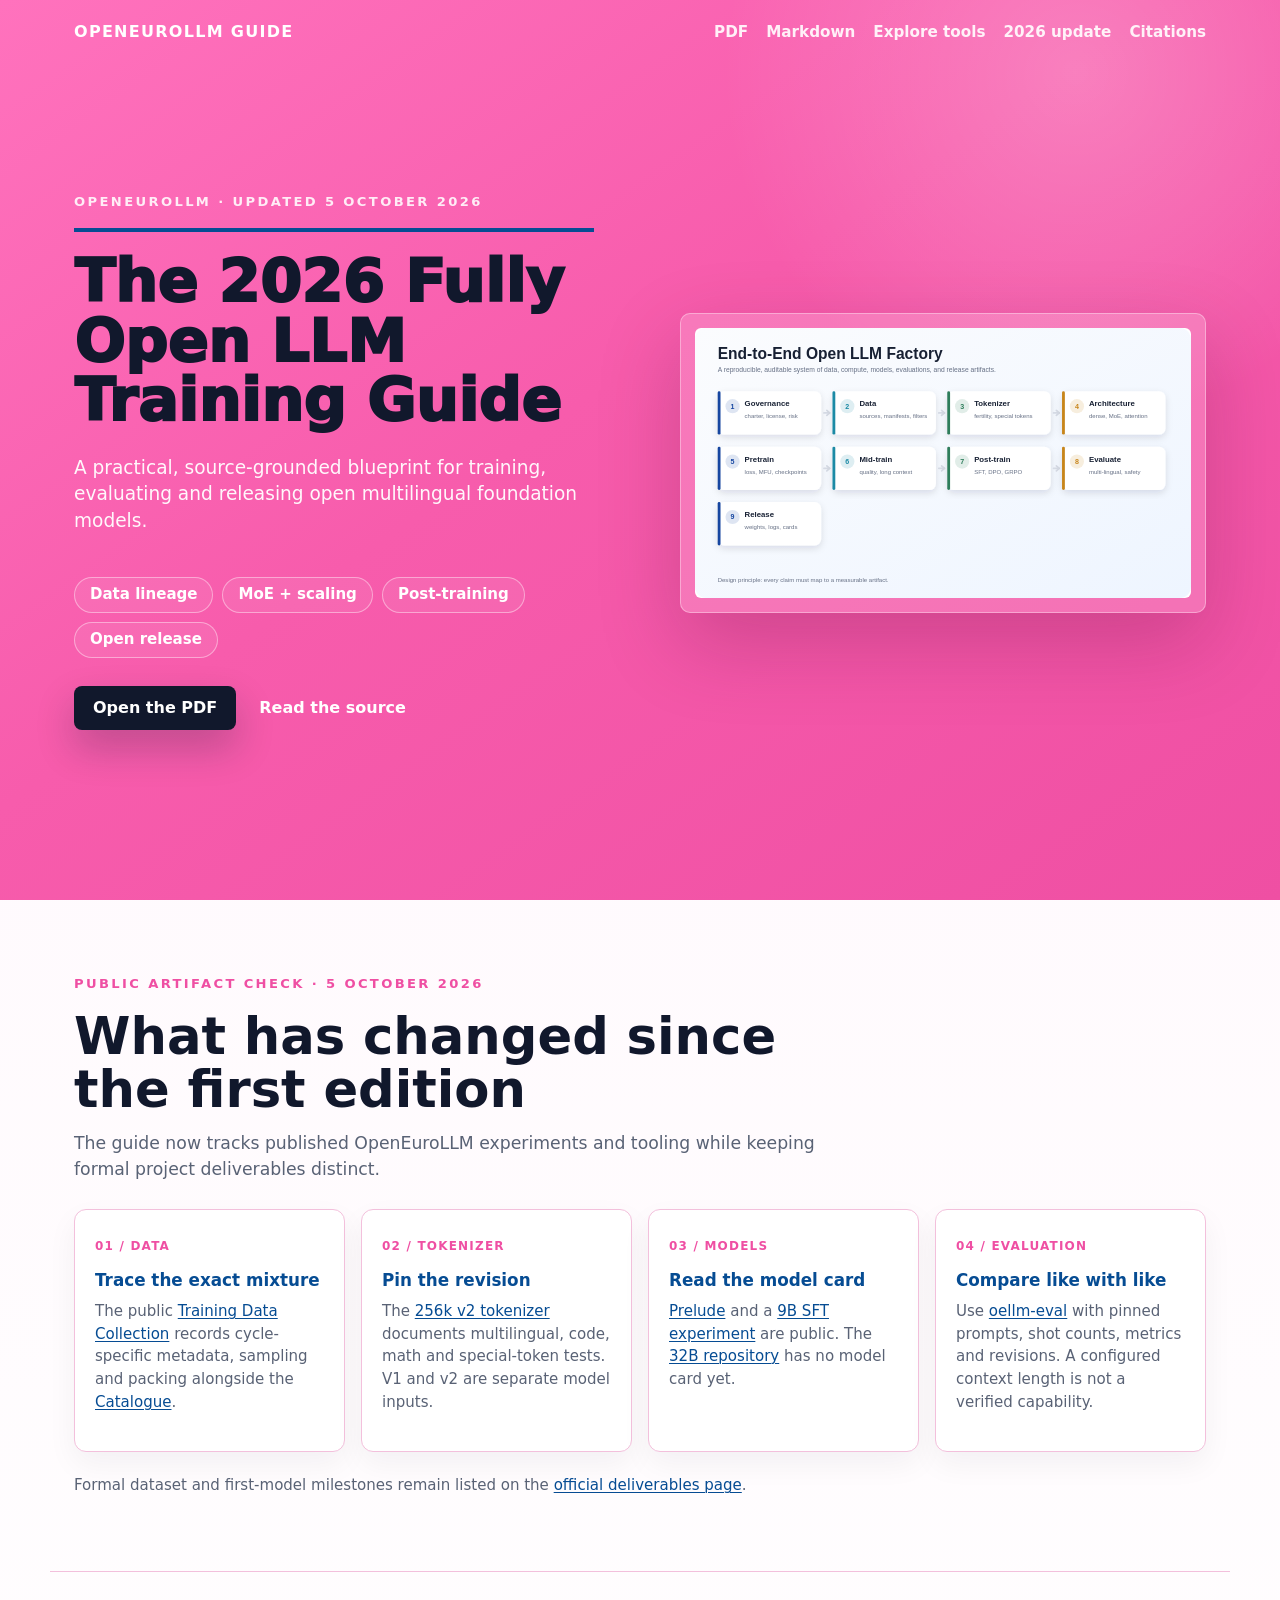
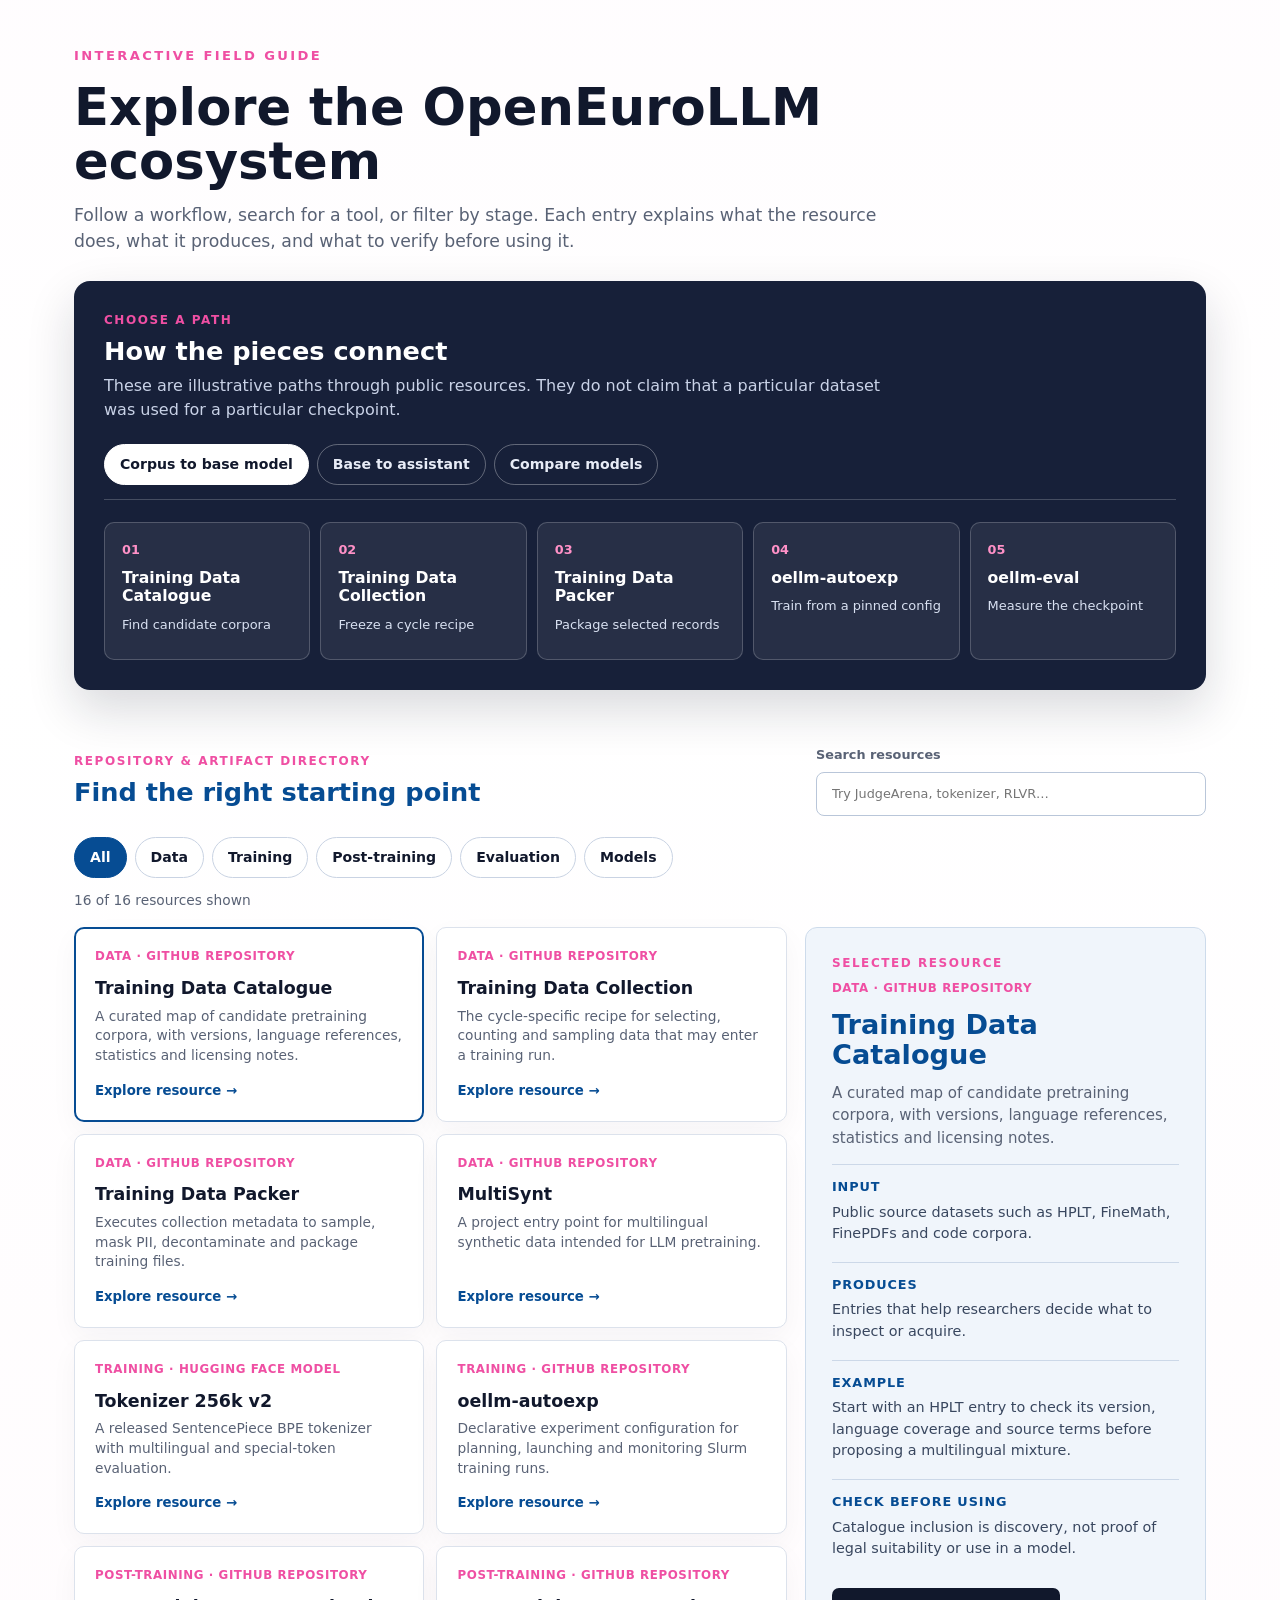
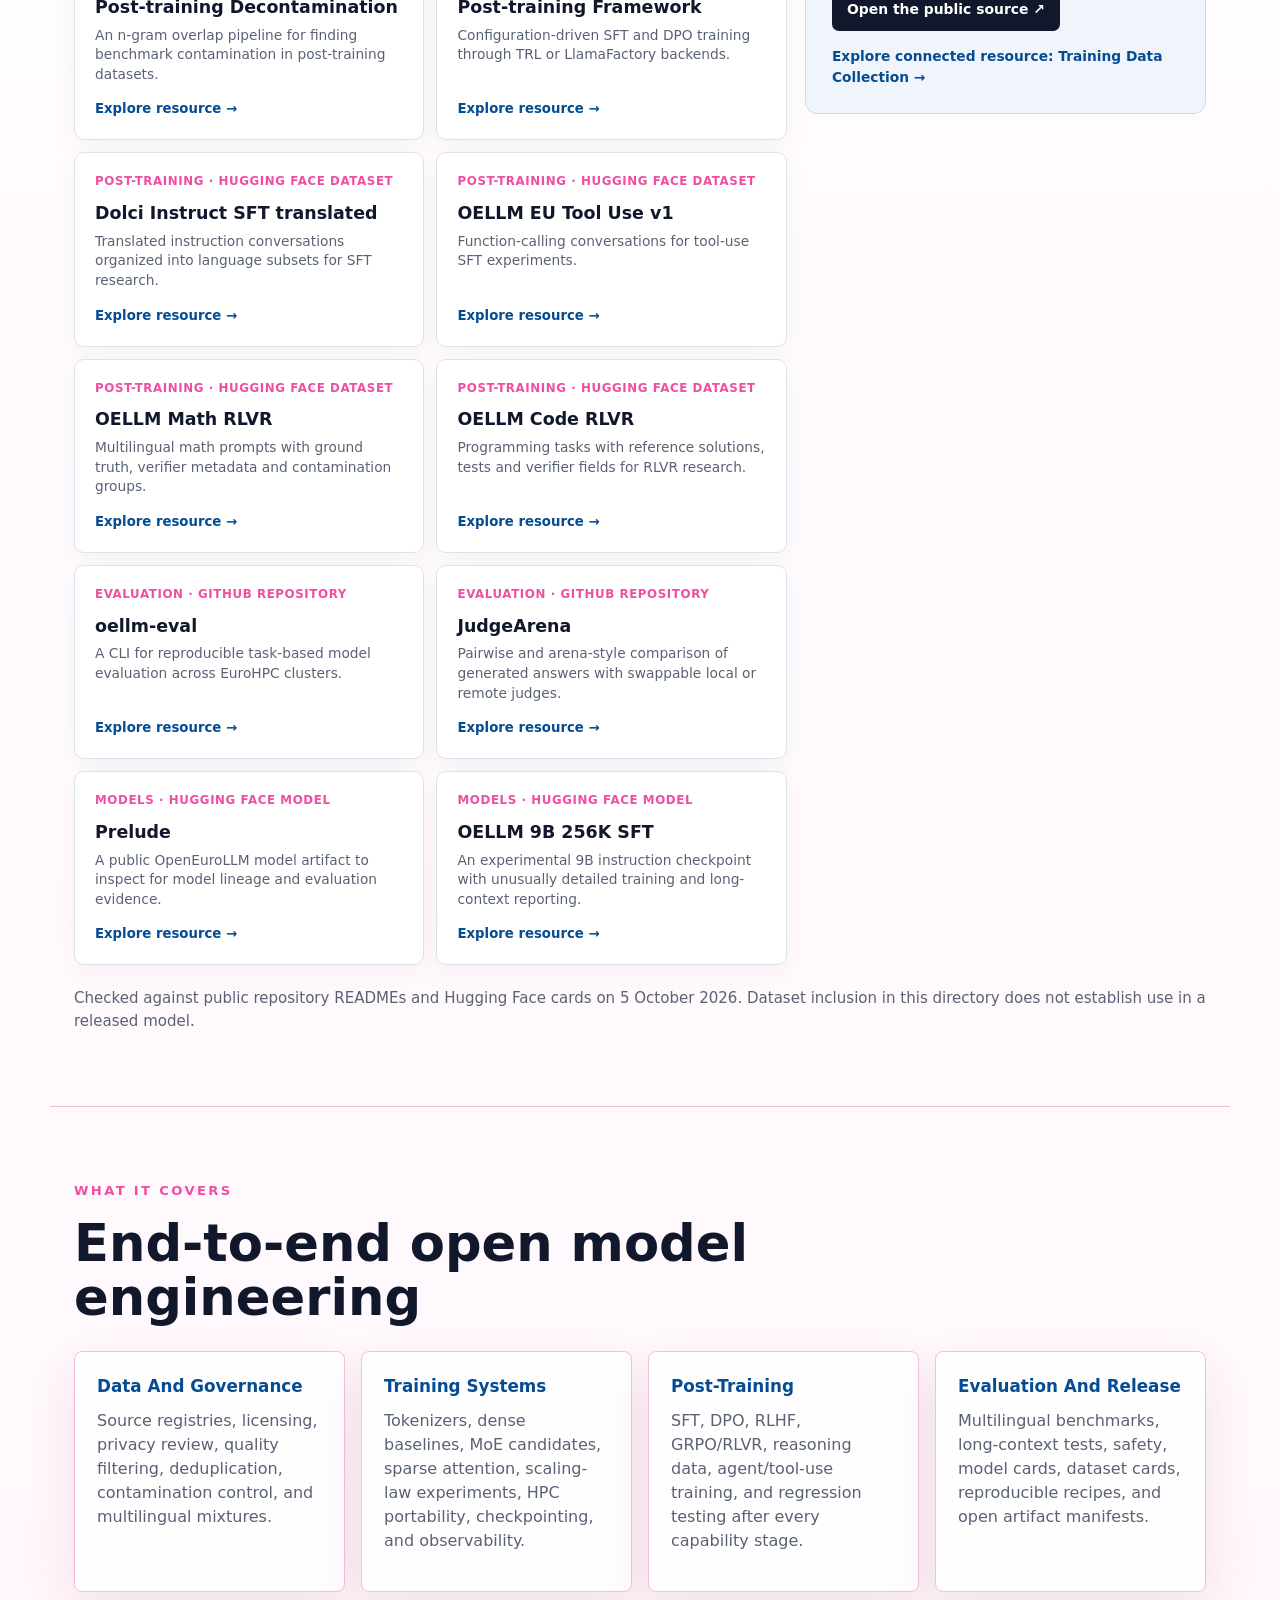
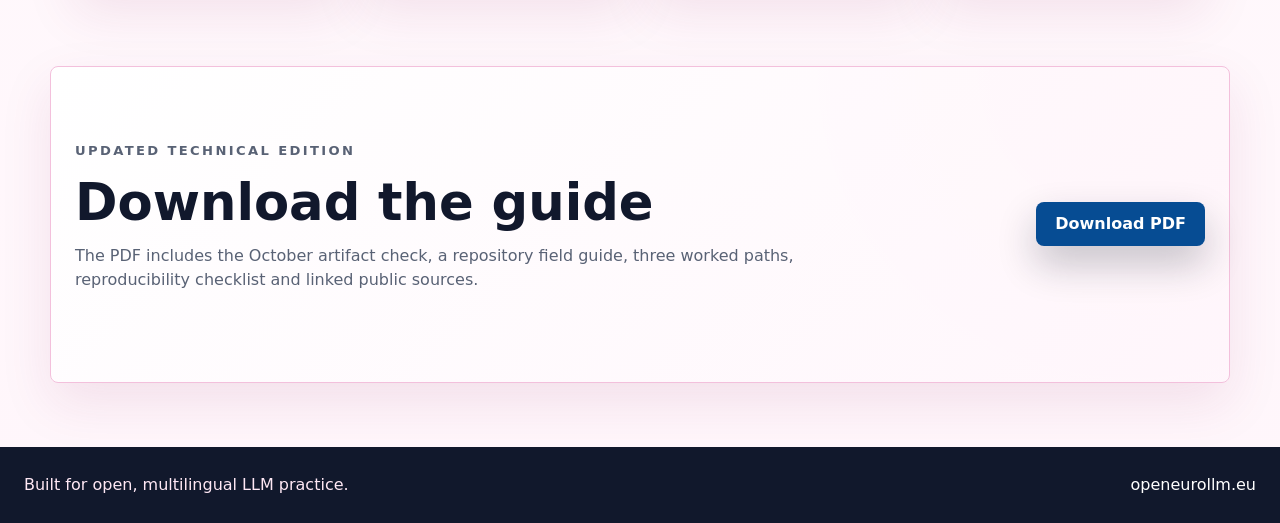
==== commit 134f4870: "Expand OpenEuroLLM guide with ecosystem explorer" ====
--- a/index.html
+++ b/index.html
@@ -34,6 +34,7 @@
     />
     <meta name="twitter:image" content="https://birgermoell.github.io/openeurollm-open-llm-guide/assets/social-card.png" />
     <link rel="stylesheet" href="styles.css" />
+    <script src="ecosystem.js" defer></script>
   </head>
   <body>
     <header class="hero">
@@ -42,18 +43,20 @@
         <div class="nav-links">
           <a href="docs/fully-open-llm-guide-2026.pdf">PDF</a>
           <a href="docs/paper.md">Markdown</a>
+          <a href="#explore">Explore tools</a>
+          <a href="#current">2026 update</a>
           <a href="docs/references.bib">Citations</a>
         </div>
       </nav>
 
       <section class="hero-grid">
         <div class="hero-copy">
-          <p class="eyebrow">OpenEuroLLM · Technical Blueprint · 2026</p>
+          <p class="eyebrow">OpenEuroLLM · Updated 5 October 2026</p>
           <div class="title-rule"></div>
           <h1>The 2026 Fully Open LLM Training Guide</h1>
           <p class="lead">
-            A citation-grounded blueprint for training and releasing open
-            multilingual foundation models.
+            A practical, source-grounded blueprint for training, evaluating and
+            releasing open multilingual foundation models.
           </p>
           <div class="chips" aria-label="Guide topics">
             <span>Data lineage</span>
@@ -67,12 +70,74 @@
           </div>
         </div>
         <figure class="hero-visual">
-          <img src="assets/project-state.png" alt="OpenEuroLLM current project state infographic" />
+          <img src="assets/open-factory.svg" alt="Stages of an auditable open LLM training and release pipeline" />
         </figure>
       </section>
     </header>
 
     <main>
+      <section class="current band" id="current" aria-labelledby="current-title">
+        <div class="section-head">
+          <p class="eyebrow">Public artifact check · 5 October 2026</p>
+          <h2 id="current-title">What has changed since the first edition</h2>
+          <p>The guide now tracks published OpenEuroLLM experiments and tooling while keeping formal project deliverables distinct.</p>
+        </div>
+        <div class="updates">
+          <article><span>01 / Data</span><h3>Trace the exact mixture</h3><p>The public <a href="https://github.com/OpenEuroLLM/training-data-collection">Training Data Collection</a> records cycle-specific metadata, sampling and packing alongside the <a href="https://github.com/OpenEuroLLM/training-data-catalogue">Catalogue</a>.</p></article>
+          <article><span>02 / Tokenizer</span><h3>Pin the revision</h3><p>The <a href="https://huggingface.co/openeurollm/tokenizer-256k-v2">256k v2 tokenizer</a> documents multilingual, code, math and special-token tests. V1 and v2 are separate model inputs.</p></article>
+          <article><span>03 / Models</span><h3>Read the model card</h3><p><a href="https://huggingface.co/openeurollm/prelude">Prelude</a> and a <a href="https://huggingface.co/openeurollm/oellm-9b-256k-sft">9B SFT experiment</a> are public. The <a href="https://huggingface.co/openeurollm/oellm-32b">32B repository</a> has no model card yet.</p></article>
+          <article><span>04 / Evaluation</span><h3>Compare like with like</h3><p>Use <a href="https://github.com/OpenEuroLLM/oellm-eval">oellm-eval</a> with pinned prompts, shot counts, metrics and revisions. A configured context length is not a verified capability.</p></article>
+        </div>
+        <p class="status-note">Formal dataset and first-model milestones remain listed on the <a href="https://openeurollm.eu/deliverables">official deliverables page</a>.</p>
+      </section>
+
+      <section class="ecosystem band" id="explore" aria-labelledby="explore-title">
+        <div class="section-head">
+          <p class="eyebrow">Interactive field guide</p>
+          <h2 id="explore-title">Explore the OpenEuroLLM ecosystem</h2>
+          <p>Follow a workflow, search for a tool, or filter by stage. Each entry explains what the resource does, what it produces, and what to verify before using it.</p>
+        </div>
+
+        <div class="workflow-panel">
+          <div class="workflow-intro">
+            <p class="micro-label">Choose a path</p>
+            <h3>How the pieces connect</h3>
+            <p>These are illustrative paths through public resources. They do not claim that a particular dataset was used for a particular checkpoint.</p>
+          </div>
+          <div class="workflow-tabs" role="tablist" aria-label="Example workflows">
+            <button type="button" role="tab" id="workflow-tab-base" aria-controls="workflow-steps" aria-selected="true" data-workflow="base">Corpus to base model</button>
+            <button type="button" role="tab" id="workflow-tab-assistant" aria-controls="workflow-steps" aria-selected="false" data-workflow="assistant">Base to assistant</button>
+            <button type="button" role="tab" id="workflow-tab-evaluation" aria-controls="workflow-steps" aria-selected="false" data-workflow="evaluation">Compare models</button>
+          </div>
+          <div class="workflow-steps" id="workflow-steps" role="tabpanel" aria-labelledby="workflow-tab-base"></div>
+        </div>
+
+        <div class="explorer-head">
+          <div>
+            <p class="micro-label">Repository &amp; artifact directory</p>
+            <h3>Find the right starting point</h3>
+          </div>
+          <label class="search-label" for="artifact-search">Search resources
+            <input id="artifact-search" type="search" placeholder="Try JudgeArena, tokenizer, RLVR…" autocomplete="off" />
+          </label>
+        </div>
+        <div class="filter-list" role="group" aria-label="Filter resources by stage">
+          <button type="button" class="active" data-filter="all" aria-pressed="true">All</button>
+          <button type="button" data-filter="data" aria-pressed="false">Data</button>
+          <button type="button" data-filter="training" aria-pressed="false">Training</button>
+          <button type="button" data-filter="post-training" aria-pressed="false">Post-training</button>
+          <button type="button" data-filter="evaluation" aria-pressed="false">Evaluation</button>
+          <button type="button" data-filter="models" aria-pressed="false">Models</button>
+        </div>
+        <p class="result-count" id="result-count" aria-live="polite"></p>
+        <div class="explorer-layout">
+          <div class="artifact-grid" id="artifact-grid"></div>
+          <aside class="artifact-detail" id="artifact-detail" aria-live="polite" aria-label="Selected resource details"></aside>
+        </div>
+        <noscript><p class="status-note">The interactive directory needs JavaScript. The <a href="docs/paper.md">Markdown guide</a> includes the same repository field guide and worked examples.</p></noscript>
+        <p class="status-note">Checked against public repository READMEs and Hugging Face cards on 5 October 2026. Dataset inclusion in this directory does not establish use in a released model.</p>
+      </section>
+
       <section class="band">
         <div class="section-head">
           <p class="eyebrow">What it covers</p>
@@ -112,11 +177,11 @@
 
       <section class="download">
         <div>
-          <p class="eyebrow">Richer project edition</p>
+          <p class="eyebrow">Updated technical edition</p>
           <h2>Download the guide</h2>
           <p>
-            The live PDF uses the richer OpenEuroLLM working-context edition,
-            including the project-state infographics and linked citations.
+            The PDF includes the October artifact check, a repository field guide,
+            three worked paths, reproducibility checklist and linked public sources.
           </p>
         </div>
         <a class="button primary" href="docs/fully-open-llm-guide-2026.pdf">Download PDF</a>
--- a/styles.css
+++ b/styles.css
@@ -192,8 +192,9 @@
 .hero-visual img {
   display: block;
   width: 100%;
-  height: min(46vh, 430px);
-  object-fit: contain;
+  height: auto;
+  aspect-ratio: 1400 / 760;
+  object-fit: cover;
   object-position: center;
   background: #fff;
   border-radius: 6px;
@@ -208,6 +209,388 @@
   max-width: 1180px;
   margin: 0 auto;
   padding: 74px 24px;
+}
+
+.current {
+  border-bottom: 1px solid var(--line);
+}
+
+.current .section-head p:not(.eyebrow) {
+  color: var(--muted);
+  font-size: 1.08rem;
+}
+
+.updates {
+  display: grid;
+  grid-template-columns: repeat(4, minmax(0, 1fr));
+  gap: 16px;
+}
+
+.updates article {
+  padding: 23px 20px;
+  background: #fff;
+  border: 1px solid var(--line);
+  border-radius: 12px;
+  box-shadow: 0 12px 30px rgba(17, 24, 44, 0.05);
+}
+
+.updates span {
+  color: var(--pink-3);
+  font-size: 0.75rem;
+  font-weight: 900;
+  letter-spacing: 0.1em;
+  text-transform: uppercase;
+}
+
+.updates h3 {
+  margin: 14px 0 10px;
+  line-height: 1.15;
+}
+
+.updates p,
+.status-note {
+  color: var(--muted);
+  font-size: 0.94rem;
+}
+
+.updates a,
+.status-note a {
+  color: var(--blue);
+  text-decoration-thickness: 1px;
+  text-underline-offset: 2px;
+}
+
+.status-note {
+  margin: 22px 0 0;
+}
+
+.ecosystem {
+  border-bottom: 1px solid var(--line);
+}
+
+.ecosystem .section-head {
+  max-width: 850px;
+}
+
+.ecosystem .section-head p:not(.eyebrow) {
+  color: var(--muted);
+  font-size: 1.08rem;
+}
+
+.micro-label {
+  margin: 0 0 8px;
+  color: var(--pink-3);
+  font-size: 0.75rem;
+  font-weight: 900;
+  letter-spacing: 0.13em;
+  text-transform: uppercase;
+}
+
+.workflow-panel {
+  padding: 30px;
+  border-radius: 16px;
+  color: #fff;
+  background: #172039;
+  box-shadow: 0 20px 48px rgba(17, 24, 44, 0.16);
+}
+
+.workflow-intro {
+  max-width: 800px;
+}
+
+.workflow-intro h3,
+.explorer-head h3 {
+  margin: 0 0 8px;
+  font-size: clamp(1.5rem, 2vw, 2rem);
+  line-height: 1.15;
+}
+
+.workflow-intro h3 {
+  color: #fff;
+}
+
+.workflow-intro p:last-child {
+  color: #c9d2e7;
+}
+
+.workflow-tabs,
+.filter-list {
+  display: flex;
+  flex-wrap: wrap;
+  gap: 8px;
+}
+
+.workflow-tabs {
+  margin: 22px 0;
+  border-bottom: 1px solid rgba(255, 255, 255, 0.2);
+  padding-bottom: 14px;
+}
+
+.workflow-tabs button,
+.filter-list button {
+  cursor: pointer;
+  border-radius: 999px;
+  font: inherit;
+  font-size: 0.88rem;
+  font-weight: 800;
+  padding: 9px 15px;
+}
+
+.workflow-tabs button {
+  color: #e8ecf7;
+  background: transparent;
+  border: 1px solid rgba(255, 255, 255, 0.32);
+}
+
+.workflow-tabs button[aria-selected="true"] {
+  color: var(--ink);
+  background: #fff;
+  border-color: #fff;
+}
+
+.workflow-steps {
+  display: grid;
+  grid-template-columns: repeat(auto-fit, minmax(170px, 1fr));
+  gap: 10px;
+}
+
+.workflow-step {
+  display: flex;
+  flex-direction: column;
+  align-items: flex-start;
+  gap: 9px;
+  min-height: 138px;
+  padding: 17px;
+  border: 1px solid rgba(255, 255, 255, 0.2);
+  border-radius: 10px;
+  color: #d8e0f1;
+  background: rgba(255, 255, 255, 0.07);
+  font: inherit;
+  text-align: left;
+  cursor: pointer;
+  transition: transform 150ms ease, background 150ms ease;
+}
+
+.workflow-step:hover {
+  transform: translateY(-3px);
+  background: rgba(255, 255, 255, 0.14);
+}
+
+.workflow-step strong {
+  color: #fff;
+  font-size: 0.98rem;
+  line-height: 1.2;
+}
+
+.workflow-step span:last-child {
+  font-size: 0.81rem;
+}
+
+.workflow-number {
+  color: #ff91c7;
+  font-size: 0.8rem;
+  font-weight: 900;
+}
+
+.explorer-head {
+  display: flex;
+  justify-content: space-between;
+  align-items: flex-end;
+  gap: 24px;
+  margin-top: 55px;
+}
+
+.search-label {
+  display: flex;
+  flex-direction: column;
+  gap: 7px;
+  width: min(390px, 100%);
+  font-size: 0.8rem;
+  font-weight: 850;
+  color: var(--muted);
+}
+
+.search-label input {
+  width: 100%;
+  min-height: 44px;
+  padding: 0 15px;
+  border: 1px solid #b9c6d9;
+  border-radius: 8px;
+  color: var(--ink);
+  background: #fff;
+  font: inherit;
+  font-weight: 500;
+}
+
+.filter-list {
+  margin: 21px 0 12px;
+}
+
+.filter-list button {
+  border: 1px solid #c9d3e3;
+  color: var(--ink);
+  background: #fff;
+}
+
+.filter-list button.active {
+  border-color: var(--blue);
+  color: #fff;
+  background: var(--blue);
+}
+
+.result-count {
+  margin: 0 0 17px;
+  color: var(--muted);
+  font-size: 0.86rem;
+}
+
+.explorer-layout {
+  display: grid;
+  grid-template-columns: minmax(0, 1.6fr) minmax(300px, 0.9fr);
+  align-items: start;
+  gap: 18px;
+}
+
+.artifact-grid {
+  display: grid;
+  grid-template-columns: repeat(2, minmax(0, 1fr));
+  gap: 12px;
+}
+
+.artifact-card {
+  display: flex;
+  flex-direction: column;
+  align-items: flex-start;
+  min-height: 188px;
+  padding: 20px;
+  border: 1px solid #dce2ec;
+  border-radius: 10px;
+  background: #fff;
+  color: var(--ink);
+  font: inherit;
+  text-align: left;
+  cursor: pointer;
+  box-shadow: 0 10px 28px rgba(17, 24, 44, 0.04);
+  transition: border-color 150ms ease, transform 150ms ease;
+}
+
+.artifact-card:hover {
+  transform: translateY(-3px);
+  border-color: var(--blue-2);
+}
+
+.artifact-card.selected {
+  border: 2px solid var(--blue);
+  padding: 19px;
+}
+
+.artifact-kind,
+.detail-stage {
+  color: var(--pink-3);
+  font-size: 0.74rem;
+  font-weight: 900;
+  letter-spacing: 0.05em;
+  text-transform: uppercase;
+}
+
+.artifact-card strong {
+  margin: 12px 0 8px;
+  font-size: 1.09rem;
+  line-height: 1.2;
+}
+
+.artifact-summary {
+  color: var(--muted);
+  font-size: 0.86rem;
+  line-height: 1.42;
+}
+
+.artifact-more {
+  margin-top: auto;
+  padding-top: 15px;
+  color: var(--blue);
+  font-size: 0.83rem;
+  font-weight: 850;
+}
+
+.artifact-detail {
+  position: sticky;
+  top: 18px;
+  padding: 26px;
+  border-radius: 12px;
+  background: #f0f5fb;
+  border: 1px solid #cddbeb;
+}
+
+.artifact-detail h3 {
+  margin: 9px 0 12px;
+  font-size: 1.7rem;
+  line-height: 1.1;
+}
+
+.detail-summary {
+  color: var(--muted);
+  font-size: 0.94rem;
+}
+
+.detail-row {
+  border-top: 1px solid #ccd8e8;
+  padding: 12px 0 3px;
+}
+
+.detail-row h4 {
+  margin: 0 0 5px;
+  color: var(--blue);
+  font-size: 0.8rem;
+  text-transform: uppercase;
+  letter-spacing: 0.07em;
+}
+
+.detail-row p {
+  color: #39475f;
+  font-size: 0.9rem;
+}
+
+.detail-link {
+  display: inline-flex;
+  margin-top: 11px;
+  padding: 11px 15px;
+  border-radius: 7px;
+  background: var(--ink);
+  color: #fff;
+  font-size: 0.87rem;
+  font-weight: 850;
+  text-decoration: none;
+}
+
+.related-link {
+  display: block;
+  margin-top: 15px;
+  padding: 0;
+  border: 0;
+  background: transparent;
+  color: var(--blue);
+  font: inherit;
+  font-size: 0.86rem;
+  font-weight: 850;
+  text-align: left;
+  cursor: pointer;
+}
+
+.empty-state {
+  grid-column: 1 / -1;
+  padding: 28px;
+  background: #fff;
+  border: 1px dashed #c9d3e3;
+  border-radius: 10px;
+  color: var(--muted);
+}
+
+button:focus-visible,
+input:focus-visible,
+a:focus-visible {
+  outline: 3px solid var(--pink-3);
+  outline-offset: 3px;
 }
 
 .section-head {
@@ -292,6 +675,18 @@
 }
 
 @media (max-width: 900px) {
+  .explorer-layout {
+    grid-template-columns: 1fr;
+  }
+
+  .artifact-detail {
+    position: static;
+  }
+
+  .updates {
+    grid-template-columns: repeat(2, minmax(0, 1fr));
+  }
+
   .hero-grid,
   .topics,
   .download {
@@ -327,6 +722,28 @@
 }
 
 @media (max-width: 620px) {
+  .workflow-panel {
+    padding: 20px;
+  }
+
+  .workflow-steps,
+  .artifact-grid {
+    grid-template-columns: 1fr;
+  }
+
+  .workflow-step {
+    min-height: 112px;
+  }
+
+  .explorer-head {
+    align-items: stretch;
+    flex-direction: column;
+  }
+
+  .updates {
+    grid-template-columns: 1fr;
+  }
+
   .nav {
     align-items: flex-start;
     flex-direction: column;
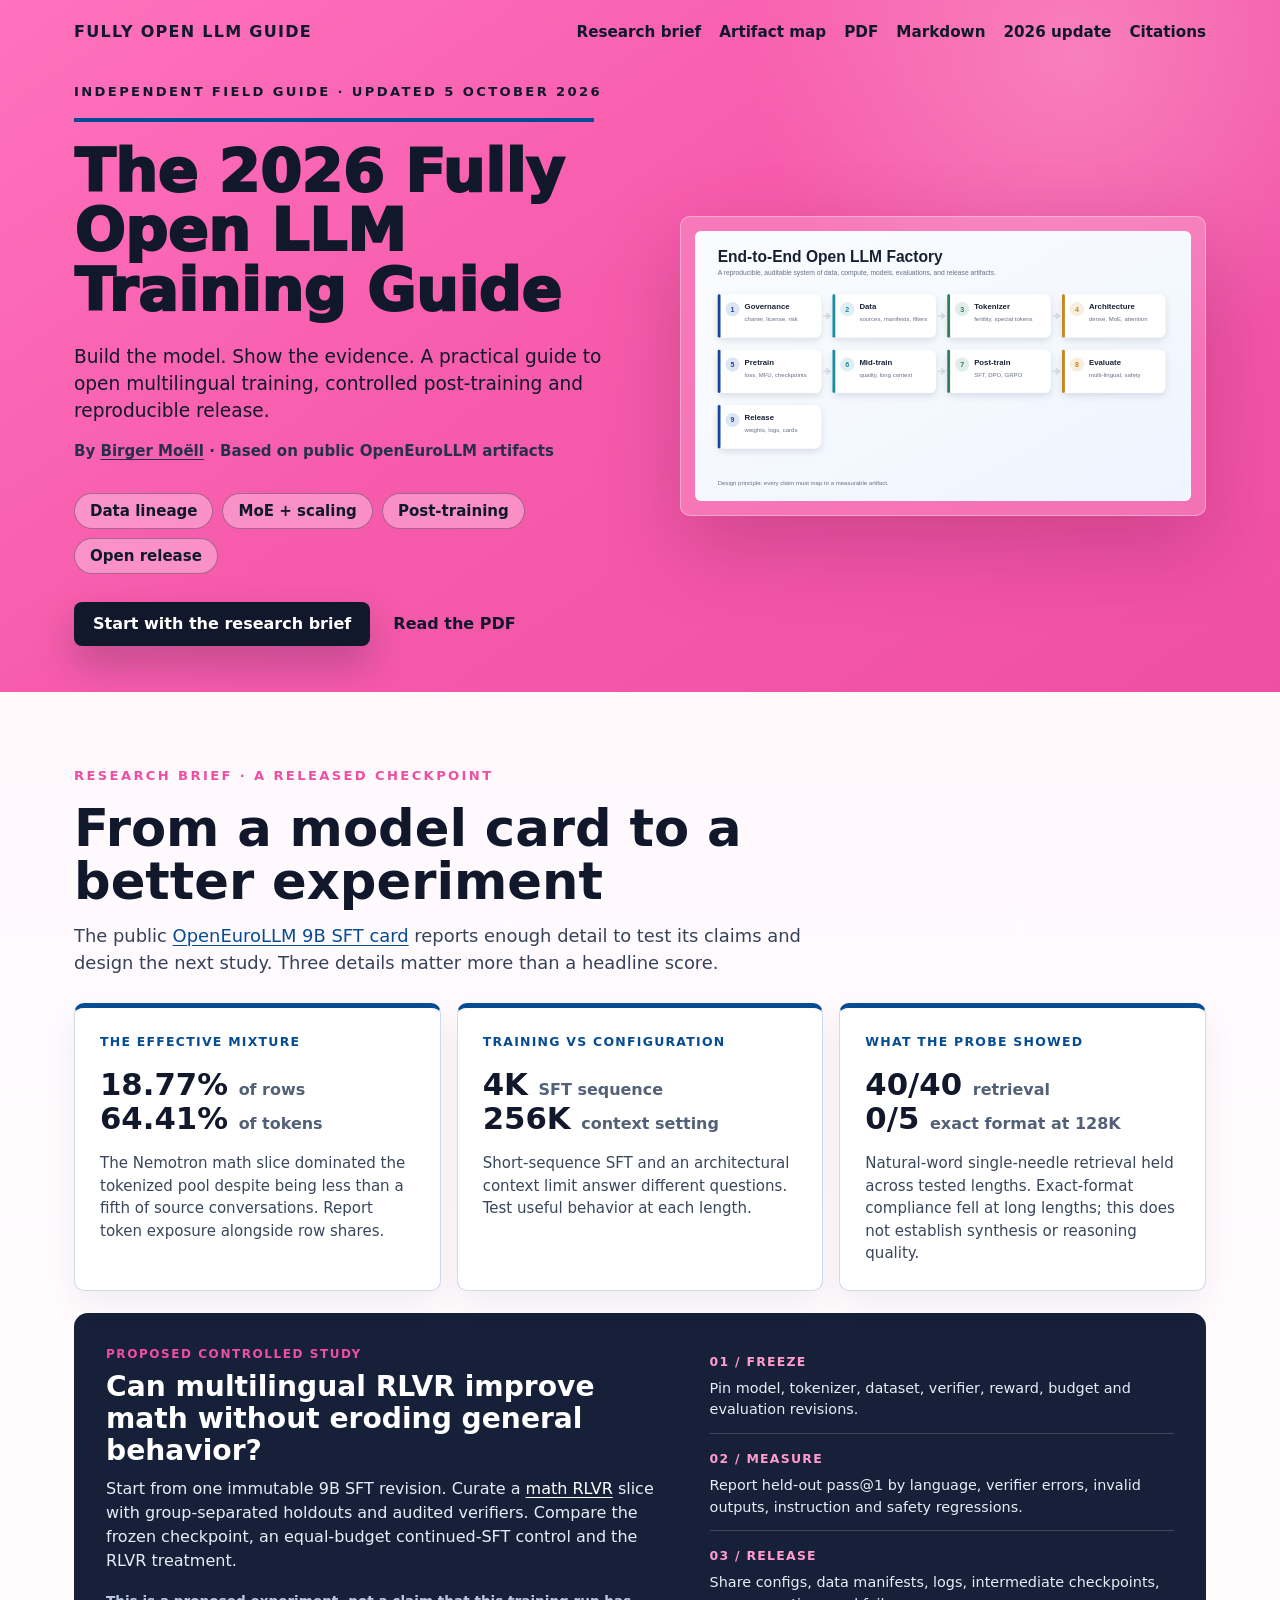
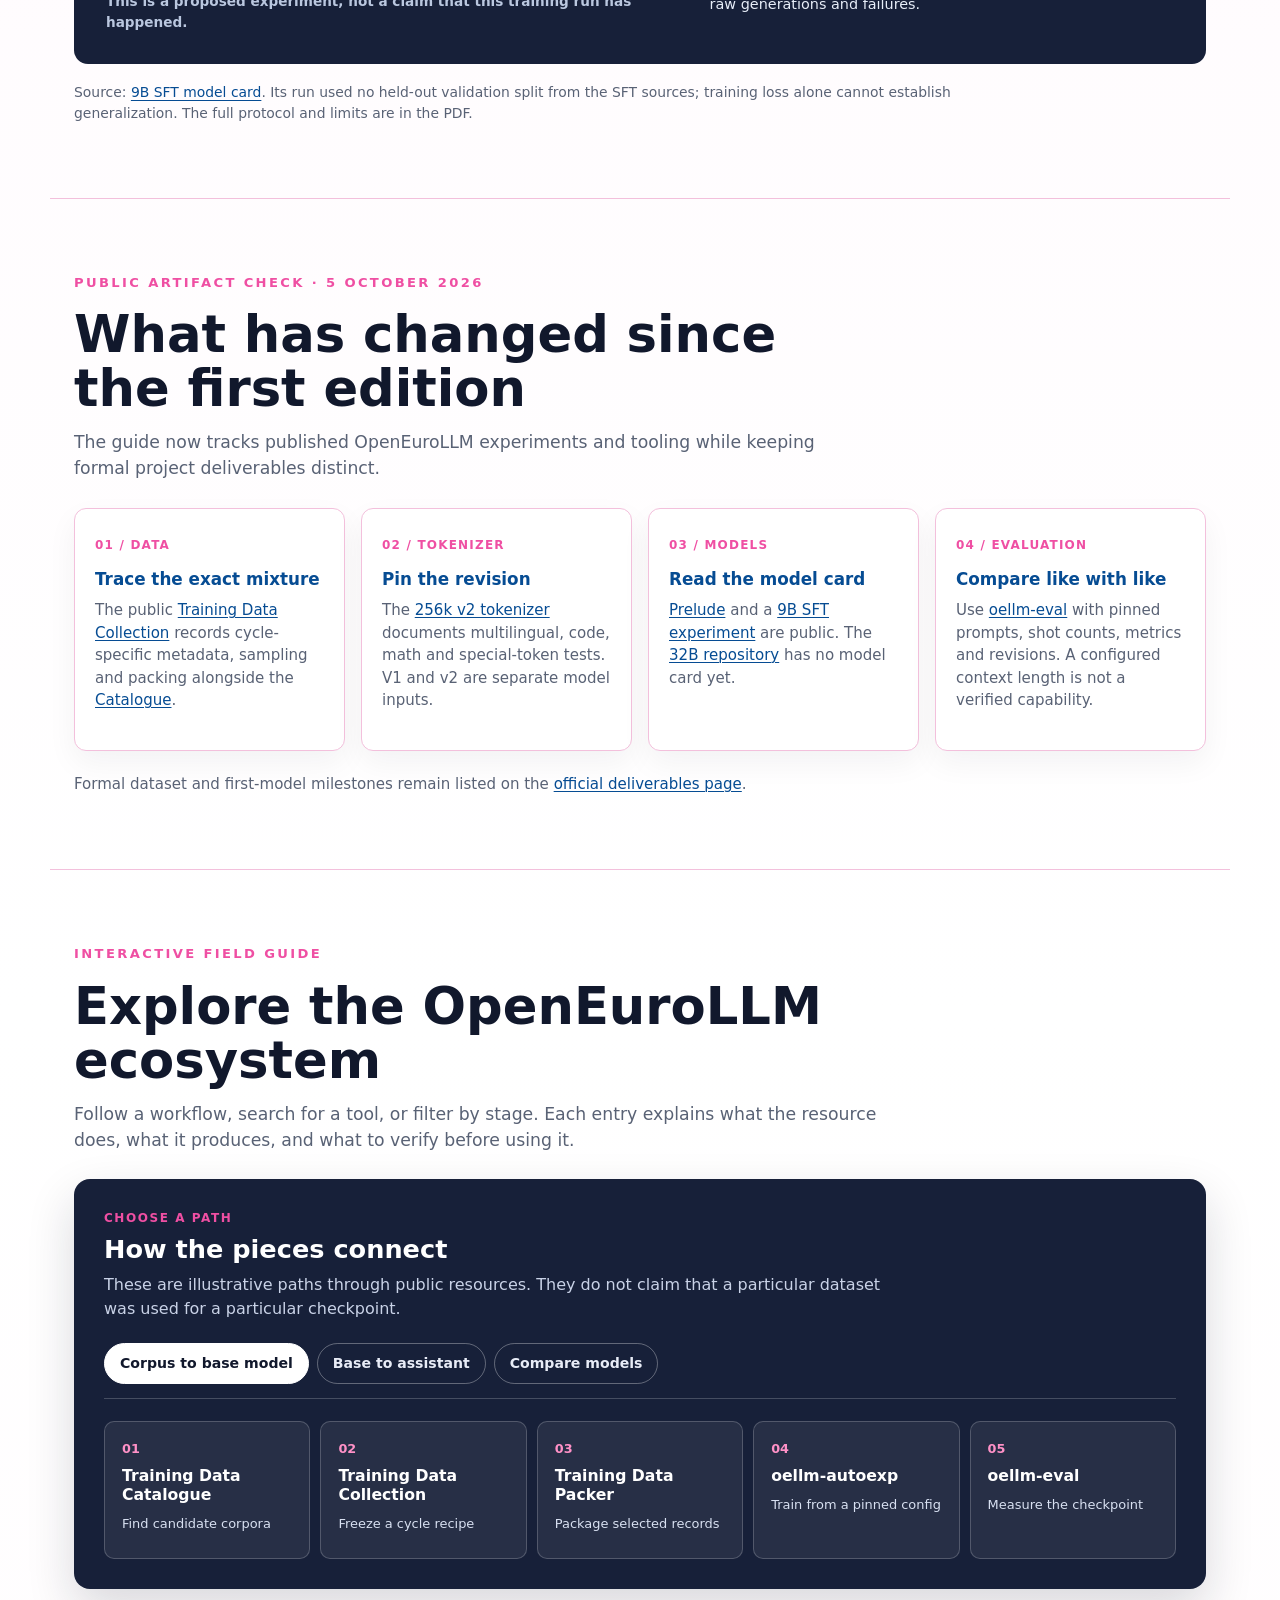
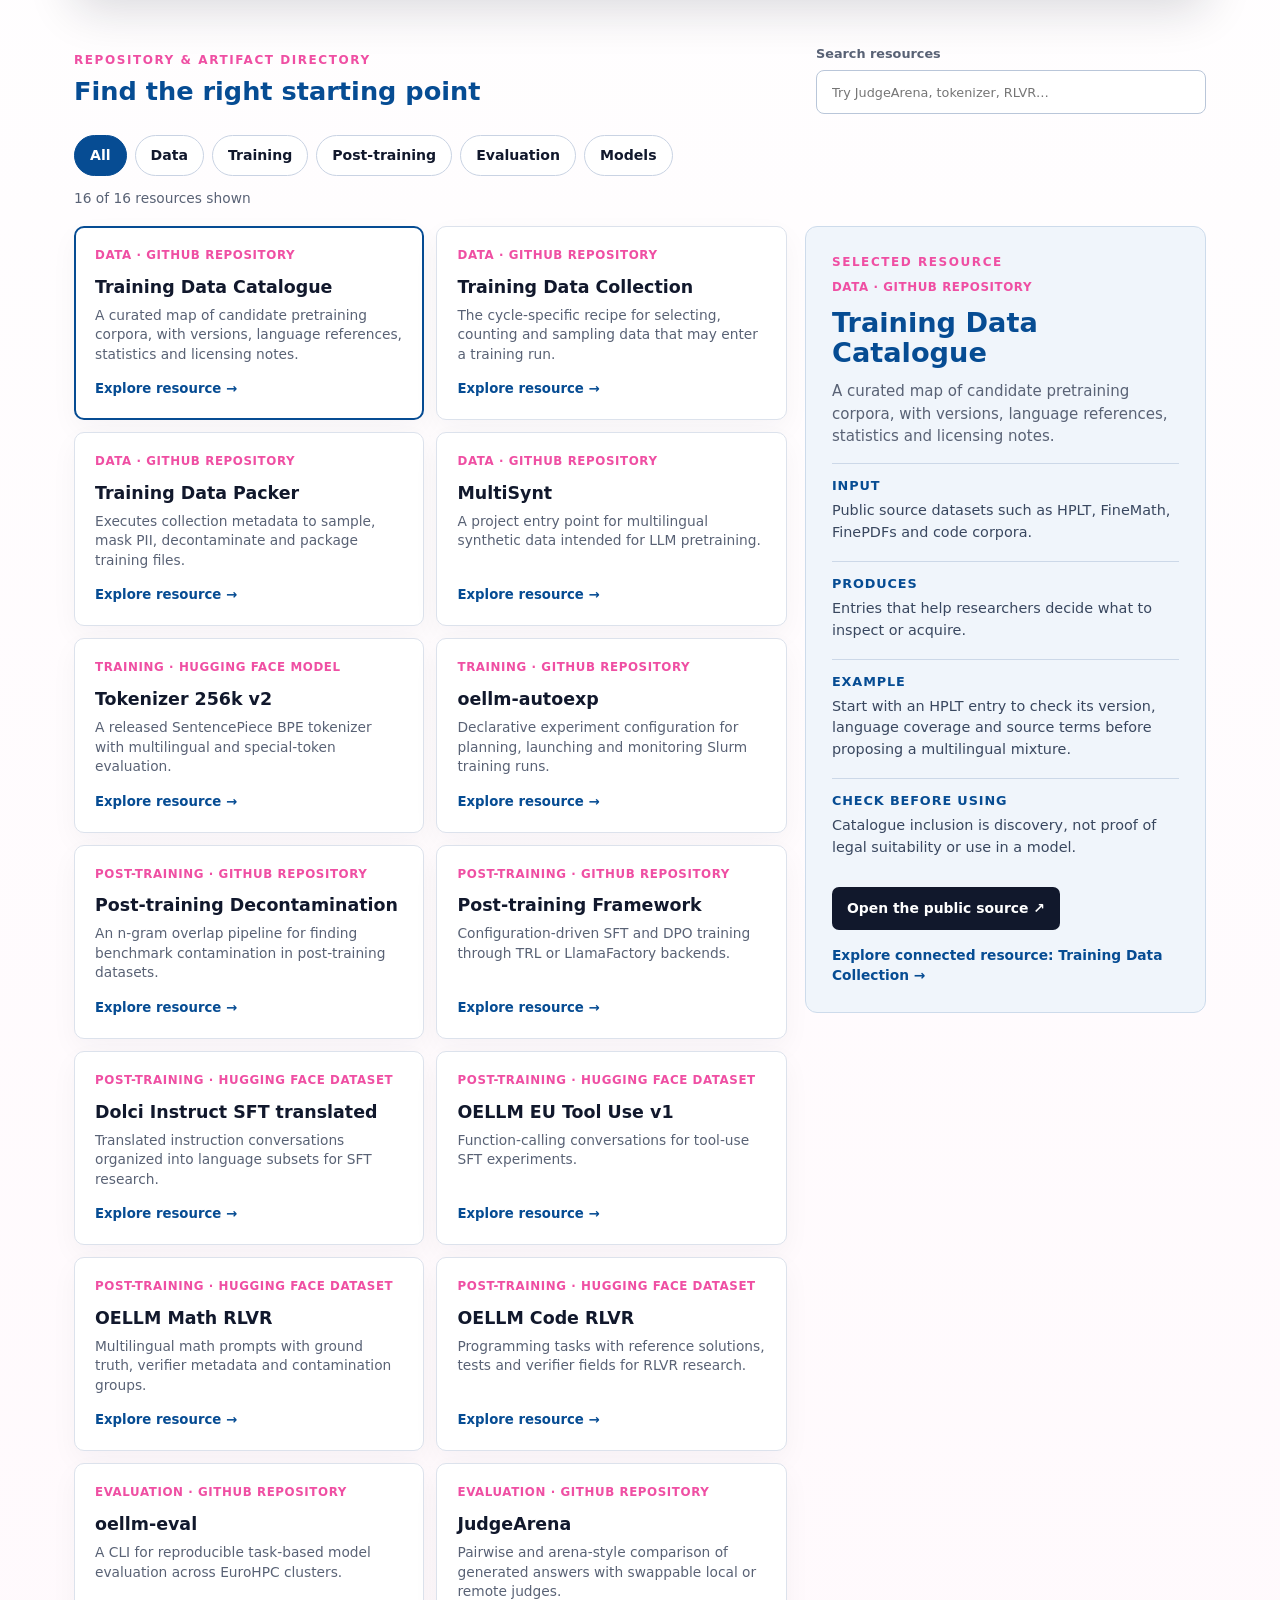
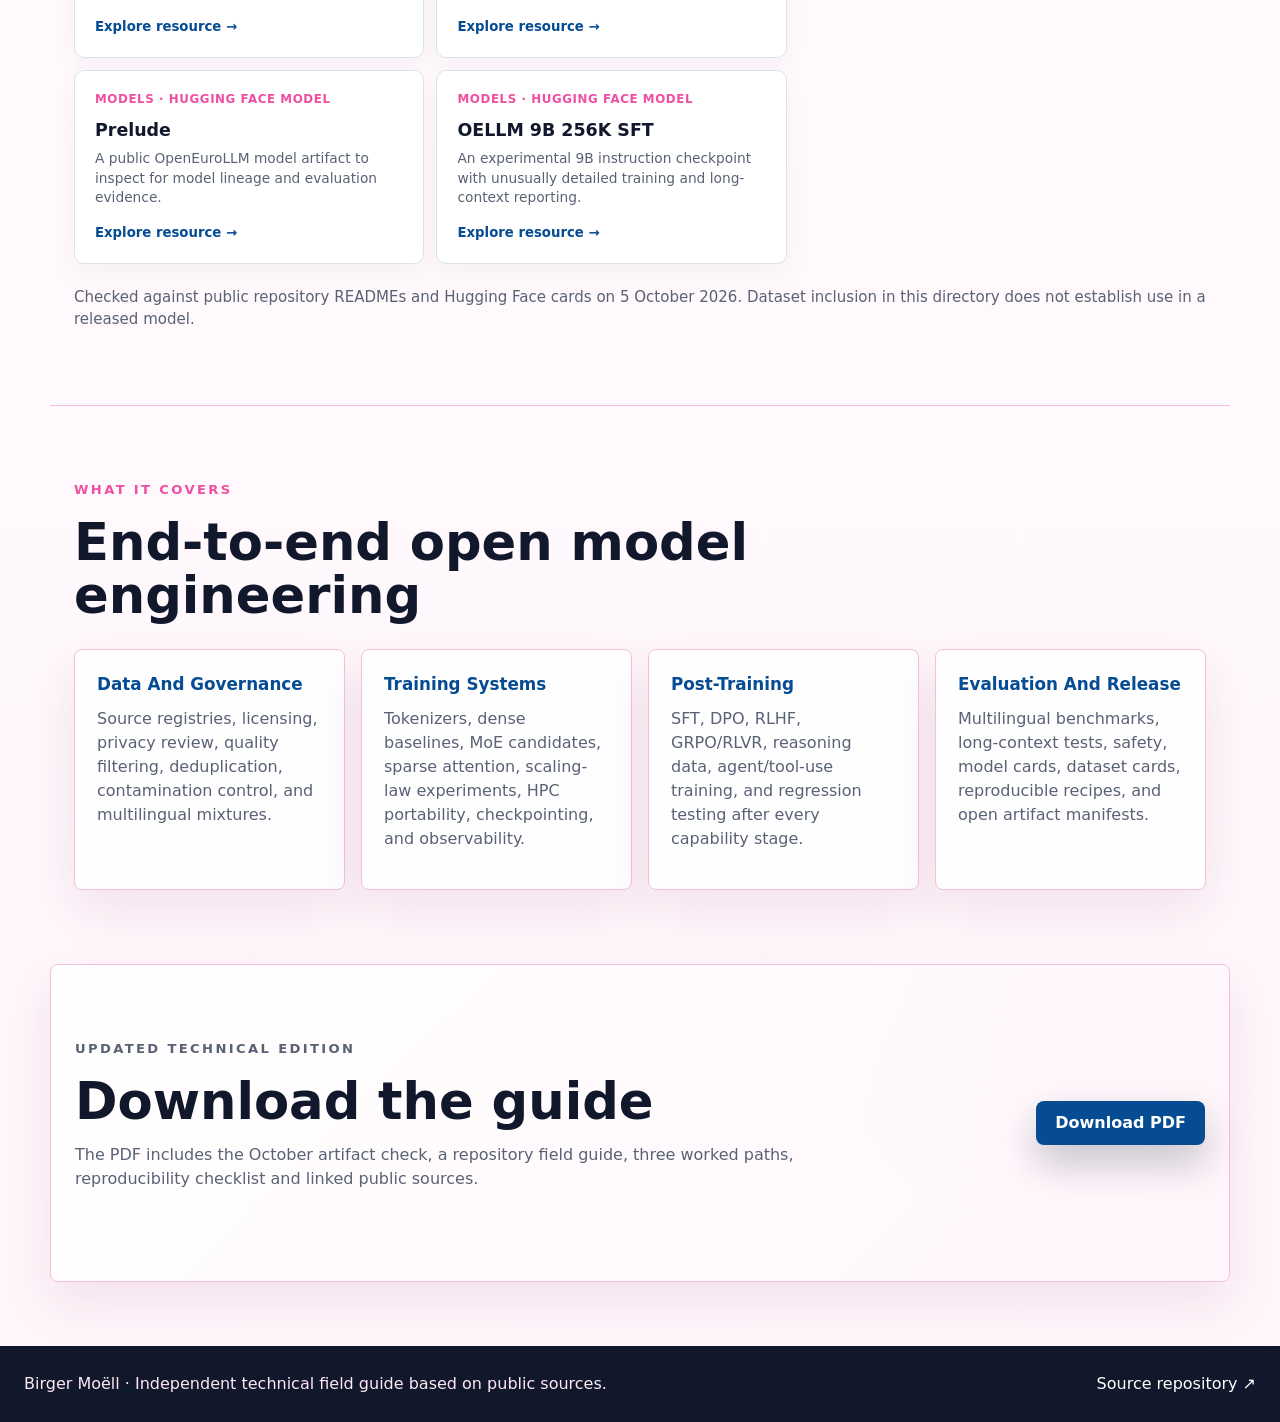
==== commit 03de693f: "Add evidence-led research brief and polish guide" ====
--- a/index.html
+++ b/index.html
@@ -6,18 +6,18 @@
     <title>The 2026 Fully Open LLM Training Guide</title>
     <meta
       name="description"
-      content="A public technical guide to training fully open, multilingual foundation models in 2026."
+      content="Birger Moëll's source-grounded field guide to open multilingual model training, controlled post-training experiments, evaluation and reproducible release."
     />
     <meta name="theme-color" content="#f75cac" />
     <link rel="canonical" href="https://birgermoell.github.io/openeurollm-open-llm-guide/" />
     <link rel="icon" href="assets/icon.svg" type="image/svg+xml" />
     <link rel="apple-touch-icon" href="assets/social-card.png" />
     <meta property="og:type" content="website" />
-    <meta property="og:site_name" content="OpenEuroLLM Guide" />
+    <meta property="og:site_name" content="Fully Open LLM Guide" />
     <meta property="og:title" content="The 2026 Fully Open LLM Training Guide" />
     <meta
       property="og:description"
-      content="Citation-grounded systems guidance for training, evaluating, post-training, and releasing open multilingual foundation models."
+      content="A source-grounded field guide with a concrete post-training research brief, public artifact map and reproducible release standard."
     />
     <meta property="og:url" content="https://birgermoell.github.io/openeurollm-open-llm-guide/" />
     <meta property="og:image" content="https://birgermoell.github.io/openeurollm-open-llm-guide/assets/social-card.png" />
@@ -30,7 +30,7 @@
     <meta name="twitter:title" content="The 2026 Fully Open LLM Training Guide" />
     <meta
       name="twitter:description"
-      content="Citation-grounded systems guidance for training open multilingual foundation models."
+      content="A source-grounded guide to open multilingual models, controlled post-training experiments and reproducible releases."
     />
     <meta name="twitter:image" content="https://birgermoell.github.io/openeurollm-open-llm-guide/assets/social-card.png" />
     <link rel="stylesheet" href="styles.css" />
@@ -39,11 +39,12 @@
   <body>
     <header class="hero">
       <nav class="nav" aria-label="Primary">
-        <a class="brand" href="./">OpenEuroLLM Guide</a>
+        <a class="brand" href="./">Fully Open LLM Guide</a>
         <div class="nav-links">
+          <a href="#research">Research brief</a>
+          <a href="#explore">Artifact map</a>
           <a href="docs/fully-open-llm-guide-2026.pdf">PDF</a>
           <a href="docs/paper.md">Markdown</a>
-          <a href="#explore">Explore tools</a>
           <a href="#current">2026 update</a>
           <a href="docs/references.bib">Citations</a>
         </div>
@@ -51,13 +52,14 @@
 
       <section class="hero-grid">
         <div class="hero-copy">
-          <p class="eyebrow">OpenEuroLLM · Updated 5 October 2026</p>
+          <p class="eyebrow">Independent field guide · Updated 5 October 2026</p>
           <div class="title-rule"></div>
           <h1>The 2026 Fully Open LLM Training Guide</h1>
           <p class="lead">
-            A practical, source-grounded blueprint for training, evaluating and
-            releasing open multilingual foundation models.
+            Build the model. Show the evidence. A practical guide to open
+            multilingual training, controlled post-training and reproducible release.
           </p>
+          <p class="hero-author">By <a href="https://github.com/BirgerMoell">Birger Moëll</a> · Based on public OpenEuroLLM artifacts</p>
           <div class="chips" aria-label="Guide topics">
             <span>Data lineage</span>
             <span>MoE + scaling</span>
@@ -65,8 +67,8 @@
             <span>Open release</span>
           </div>
           <div class="actions">
-            <a class="button primary" href="docs/fully-open-llm-guide-2026.pdf">Open the PDF</a>
-            <a class="button secondary" href="docs/paper.md">Read the source</a>
+            <a class="button primary" href="#research">Start with the research brief</a>
+            <a class="button secondary" href="docs/fully-open-llm-guide-2026.pdf">Read the PDF</a>
           </div>
         </div>
         <figure class="hero-visual">
@@ -76,6 +78,45 @@
     </header>
 
     <main>
+      <section class="research band" id="research" aria-labelledby="research-title">
+        <div class="section-head research-head">
+          <p class="eyebrow">Research brief · a released checkpoint</p>
+          <h2 id="research-title">From a model card to a better experiment</h2>
+          <p>The public <a href="https://huggingface.co/openeurollm/oellm-9b-256k-sft">OpenEuroLLM 9B SFT card</a> reports enough detail to test its claims and design the next study. Three details matter more than a headline score.</p>
+        </div>
+        <div class="evidence-grid">
+          <article class="evidence-card">
+            <p class="evidence-label">The effective mixture</p>
+            <p class="evidence-value">18.77% <span>of rows</span><br/>64.41% <span>of tokens</span></p>
+            <p>The Nemotron math slice dominated the tokenized pool despite being less than a fifth of source conversations. Report token exposure alongside row shares.</p>
+          </article>
+          <article class="evidence-card">
+            <p class="evidence-label">Training vs configuration</p>
+            <p class="evidence-value">4K <span>SFT sequence</span><br/>256K <span>context setting</span></p>
+            <p>Short-sequence SFT and an architectural context limit answer different questions. Test useful behavior at each length.</p>
+          </article>
+          <article class="evidence-card">
+            <p class="evidence-label">What the probe showed</p>
+            <p class="evidence-value">40/40 <span>retrieval</span><br/>0/5 <span>exact format at 128K</span></p>
+            <p>Natural-word single-needle retrieval held across tested lengths. Exact-format compliance fell at long lengths; this does not establish synthesis or reasoning quality.</p>
+          </article>
+        </div>
+        <div class="experiment-panel">
+          <div>
+            <p class="micro-label">Proposed controlled study</p>
+            <h3>Can multilingual RLVR improve math without eroding general behavior?</h3>
+            <p>Start from one immutable 9B SFT revision. Curate a <a href="https://huggingface.co/datasets/openeurollm/oellm-math-rlvr">math RLVR</a> slice with group-separated holdouts and audited verifiers. Compare the frozen checkpoint, an equal-budget continued-SFT control and the RLVR treatment.</p>
+            <p class="experiment-note">This is a proposed experiment, not a claim that this training run has happened.</p>
+          </div>
+          <div class="protocol-list">
+            <div><span>01 / Freeze</span><p>Pin model, tokenizer, dataset, verifier, reward, budget and evaluation revisions.</p></div>
+            <div><span>02 / Measure</span><p>Report held-out pass@1 by language, verifier errors, invalid outputs, instruction and safety regressions.</p></div>
+            <div><span>03 / Release</span><p>Share configs, data manifests, logs, intermediate checkpoints, raw generations and failures.</p></div>
+          </div>
+        </div>
+        <p class="research-source">Source: <a href="https://huggingface.co/openeurollm/oellm-9b-256k-sft">9B SFT model card</a>. Its run used no held-out validation split from the SFT sources; training loss alone cannot establish generalization. The full protocol and limits are in the PDF.</p>
+      </section>
+
       <section class="current band" id="current" aria-labelledby="current-title">
         <div class="section-head">
           <p class="eyebrow">Public artifact check · 5 October 2026</p>
@@ -189,8 +230,8 @@
     </main>
 
     <footer>
-      <span>Built for open, multilingual LLM practice.</span>
-      <a href="https://openeurollm.eu">openeurollm.eu</a>
+      <span>Birger Moëll · Independent technical field guide based on public sources.</span>
+      <a href="https://github.com/BirgerMoell/openeurollm-open-llm-guide">Source repository ↗</a>
     </footer>
   </body>
 </html>
--- a/styles.css
+++ b/styles.css
@@ -33,7 +33,7 @@
 }
 
 .hero {
-  min-height: 100vh;
+  min-height: 690px;
   color: var(--ink);
   background:
     radial-gradient(circle at 84% 8%, rgba(255, 255, 255, 0.22), transparent 26%),
@@ -51,7 +51,7 @@
 }
 
 .brand {
-  color: #fff;
+  color: var(--ink);
   font-weight: 900;
   text-decoration: none;
   letter-spacing: 0.08em;
@@ -61,7 +61,7 @@
 .nav-links {
   display: flex;
   gap: 18px;
-  color: rgba(255, 255, 255, 0.9);
+  color: var(--ink);
   font-size: 0.95rem;
   font-weight: 750;
 }
@@ -77,7 +77,7 @@
   align-items: center;
   max-width: 1180px;
   margin: 0 auto;
-  min-height: calc(100vh - 78px);
+  min-height: 612px;
   padding: 18px 24px 46px;
 }
 
@@ -87,7 +87,7 @@
 
 .eyebrow {
   margin: 0 0 16px;
-  color: rgba(255, 255, 255, 0.88);
+  color: var(--ink);
   font-size: 0.82rem;
   font-weight: 900;
   letter-spacing: 0.18em;
@@ -121,10 +121,22 @@
 
 .lead {
   max-width: 570px;
-  margin-bottom: 42px;
-  color: rgba(255, 255, 255, 0.95);
+  margin-bottom: 16px;
+  color: var(--ink);
   font-size: clamp(1.14rem, 1.45vw, 1.36rem);
   line-height: 1.44;
+}
+
+.hero-author {
+  margin-bottom: 30px;
+  color: #26304c;
+  font-size: 0.94rem;
+  font-weight: 750;
+}
+
+.hero-author a {
+  text-decoration-thickness: 1px;
+  text-underline-offset: 3px;
 }
 
 .chips {
@@ -140,10 +152,10 @@
   align-items: center;
   min-height: 36px;
   padding: 0 15px;
-  border: 1px solid rgba(255, 255, 255, 0.42);
+  border: 1px solid rgba(17, 24, 44, 0.35);
   border-radius: 999px;
-  color: #fff;
-  background: rgba(255, 255, 255, 0.08);
+  color: var(--ink);
+  background: rgba(255, 255, 255, 0.32);
   font-weight: 850;
   font-size: 0.94rem;
   white-space: nowrap;
@@ -175,7 +187,7 @@
 
 .button.secondary {
   border-color: transparent;
-  color: #fff;
+  color: var(--ink);
   padding-inline: 10px;
 }
 
@@ -202,6 +214,143 @@
 
 main {
   background: transparent;
+}
+
+.research {
+  padding-top: 78px;
+  padding-bottom: 78px;
+  border-bottom: 1px solid var(--line);
+}
+
+.research-head {
+  max-width: 920px;
+  margin-bottom: 34px;
+}
+
+.research-head p:not(.eyebrow) {
+  max-width: 800px;
+  color: #35425a;
+  font-size: 1.12rem;
+}
+
+.research-head a,
+.research-source a {
+  color: var(--blue);
+  text-underline-offset: 3px;
+}
+
+.evidence-grid {
+  display: grid;
+  grid-template-columns: repeat(3, minmax(0, 1fr));
+  gap: 16px;
+}
+
+.evidence-card {
+  min-width: 0;
+  padding: 25px;
+  background: #fff;
+  border: 1px solid #cfdaeb;
+  border-top: 5px solid var(--blue);
+  border-radius: 10px;
+  box-shadow: 0 14px 32px rgba(17, 24, 44, 0.06);
+}
+
+.evidence-label {
+  margin-bottom: 15px;
+  color: var(--blue);
+  font-size: 0.78rem;
+  font-weight: 900;
+  letter-spacing: 0.1em;
+  text-transform: uppercase;
+}
+
+.evidence-value {
+  margin-bottom: 16px;
+  color: var(--ink);
+  font-size: clamp(1.75rem, 2.4vw, 2.35rem);
+  font-weight: 900;
+  line-height: 1.13;
+  font-variant-numeric: tabular-nums;
+}
+
+.evidence-value span {
+  color: #536178;
+  font-size: 0.52em;
+  font-weight: 750;
+}
+
+.evidence-card > p:last-child {
+  margin-bottom: 0;
+  color: #39465b;
+  font-size: 0.94rem;
+}
+
+.experiment-panel {
+  display: grid;
+  grid-template-columns: minmax(0, 1.1fr) minmax(0, 0.9fr);
+  gap: 36px;
+  margin-top: 22px;
+  padding: 32px;
+  color: #e7edf8;
+  background: #172039;
+  border-radius: 14px;
+}
+
+.experiment-panel h3 {
+  color: #fff;
+  font-size: clamp(1.5rem, 2.2vw, 2rem);
+  line-height: 1.14;
+}
+
+.experiment-panel p {
+  max-width: 640px;
+}
+
+.experiment-panel a {
+  color: #fff;
+  text-decoration-thickness: 1px;
+  text-underline-offset: 3px;
+}
+
+.experiment-note {
+  margin: 18px 0 0;
+  color: #bac7df;
+  font-size: 0.85rem;
+  font-weight: 700;
+}
+
+.protocol-list div {
+  padding: 4px 0 12px;
+  border-bottom: 1px solid rgba(255, 255, 255, 0.18);
+}
+
+.protocol-list div + div {
+  padding-top: 12px;
+}
+
+.protocol-list div:last-child {
+  border-bottom: 0;
+  padding-bottom: 0;
+}
+
+.protocol-list span {
+  color: #ff9bce;
+  font-size: 0.78rem;
+  font-weight: 900;
+  letter-spacing: 0.1em;
+  text-transform: uppercase;
+}
+
+.protocol-list p {
+  margin: 5px 0 0;
+  font-size: 0.9rem;
+}
+
+.research-source {
+  max-width: 900px;
+  margin: 18px 0 0;
+  color: var(--muted);
+  font-size: 0.87rem;
 }
 
 .band,
@@ -675,6 +824,14 @@
 }
 
 @media (max-width: 900px) {
+  .evidence-grid {
+    grid-template-columns: repeat(2, minmax(0, 1fr));
+  }
+
+  .experiment-panel {
+    grid-template-columns: 1fr;
+  }
+
   .explorer-layout {
     grid-template-columns: 1fr;
   }
@@ -722,6 +879,19 @@
 }
 
 @media (max-width: 620px) {
+  .research {
+    padding-top: 56px;
+    padding-bottom: 56px;
+  }
+
+  .evidence-grid {
+    grid-template-columns: 1fr;
+  }
+
+  .experiment-panel {
+    padding: 24px;
+  }
+
   .workflow-panel {
     padding: 20px;
   }
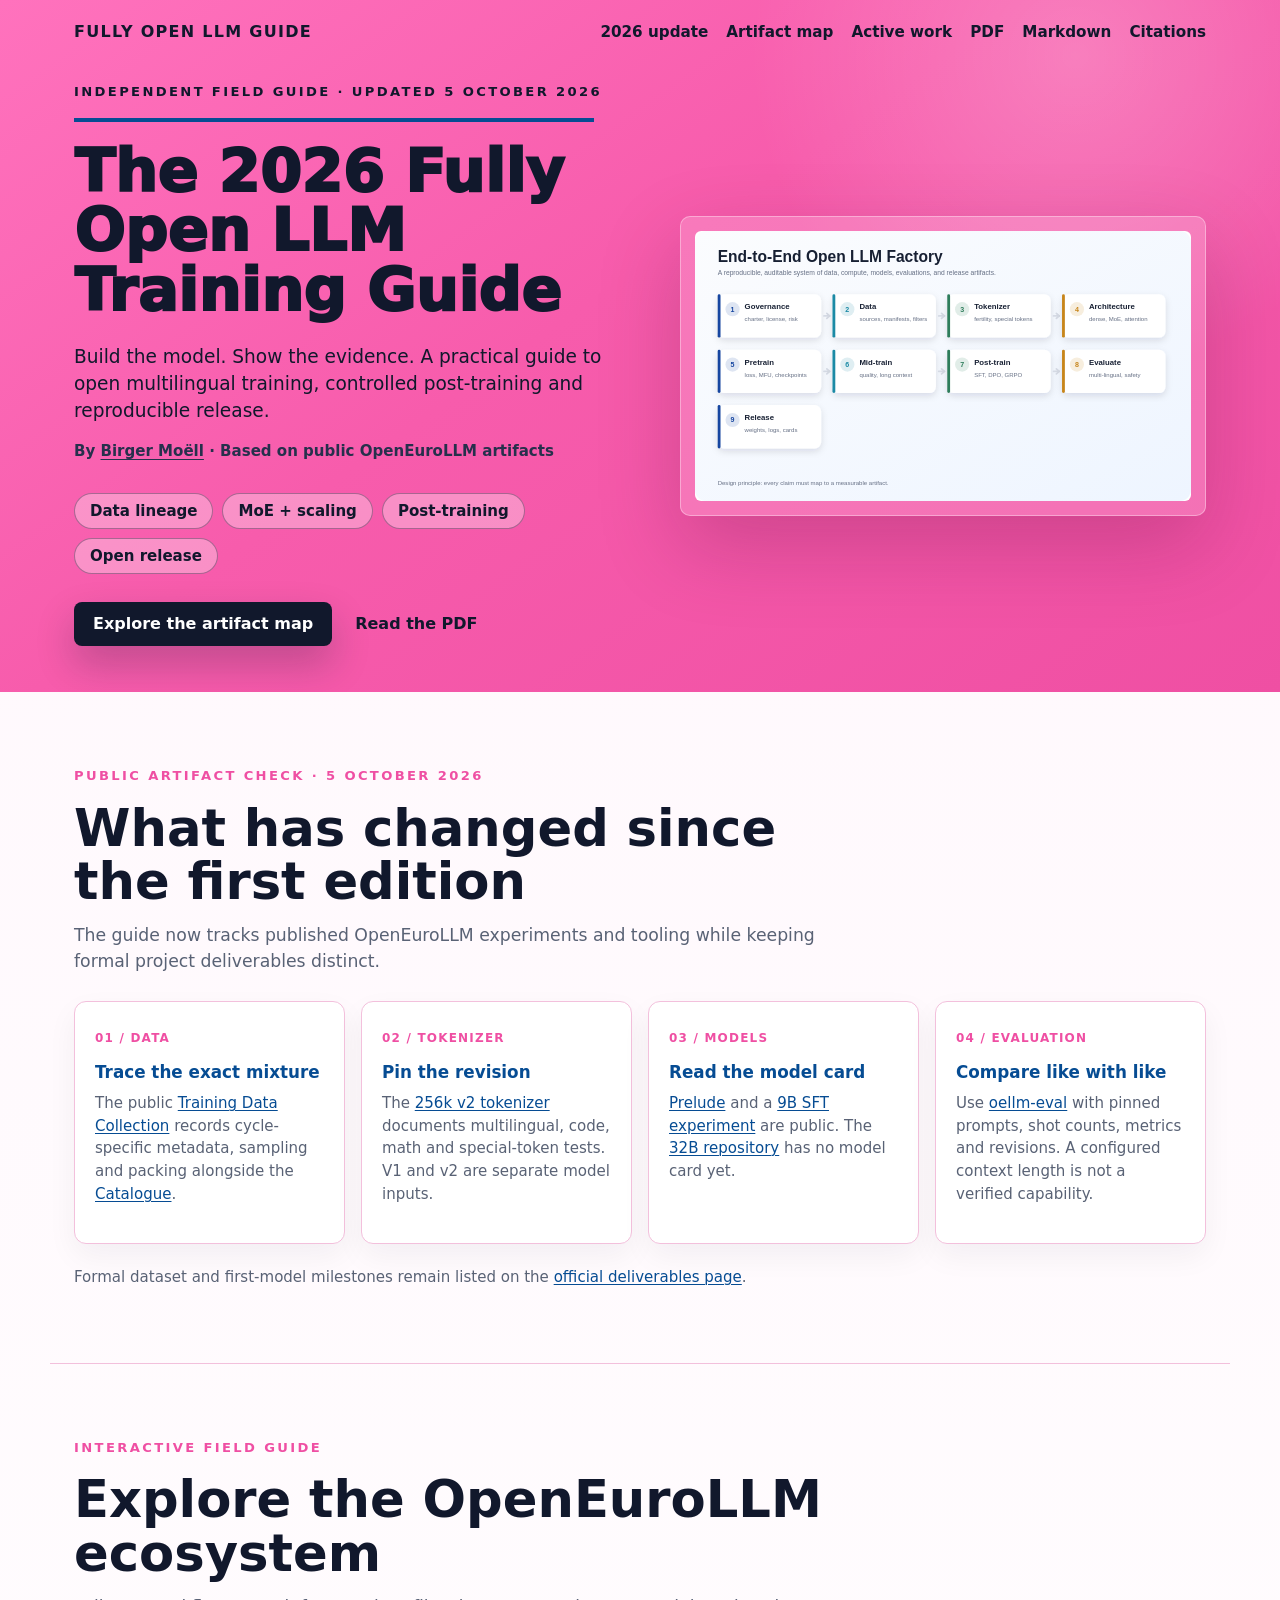
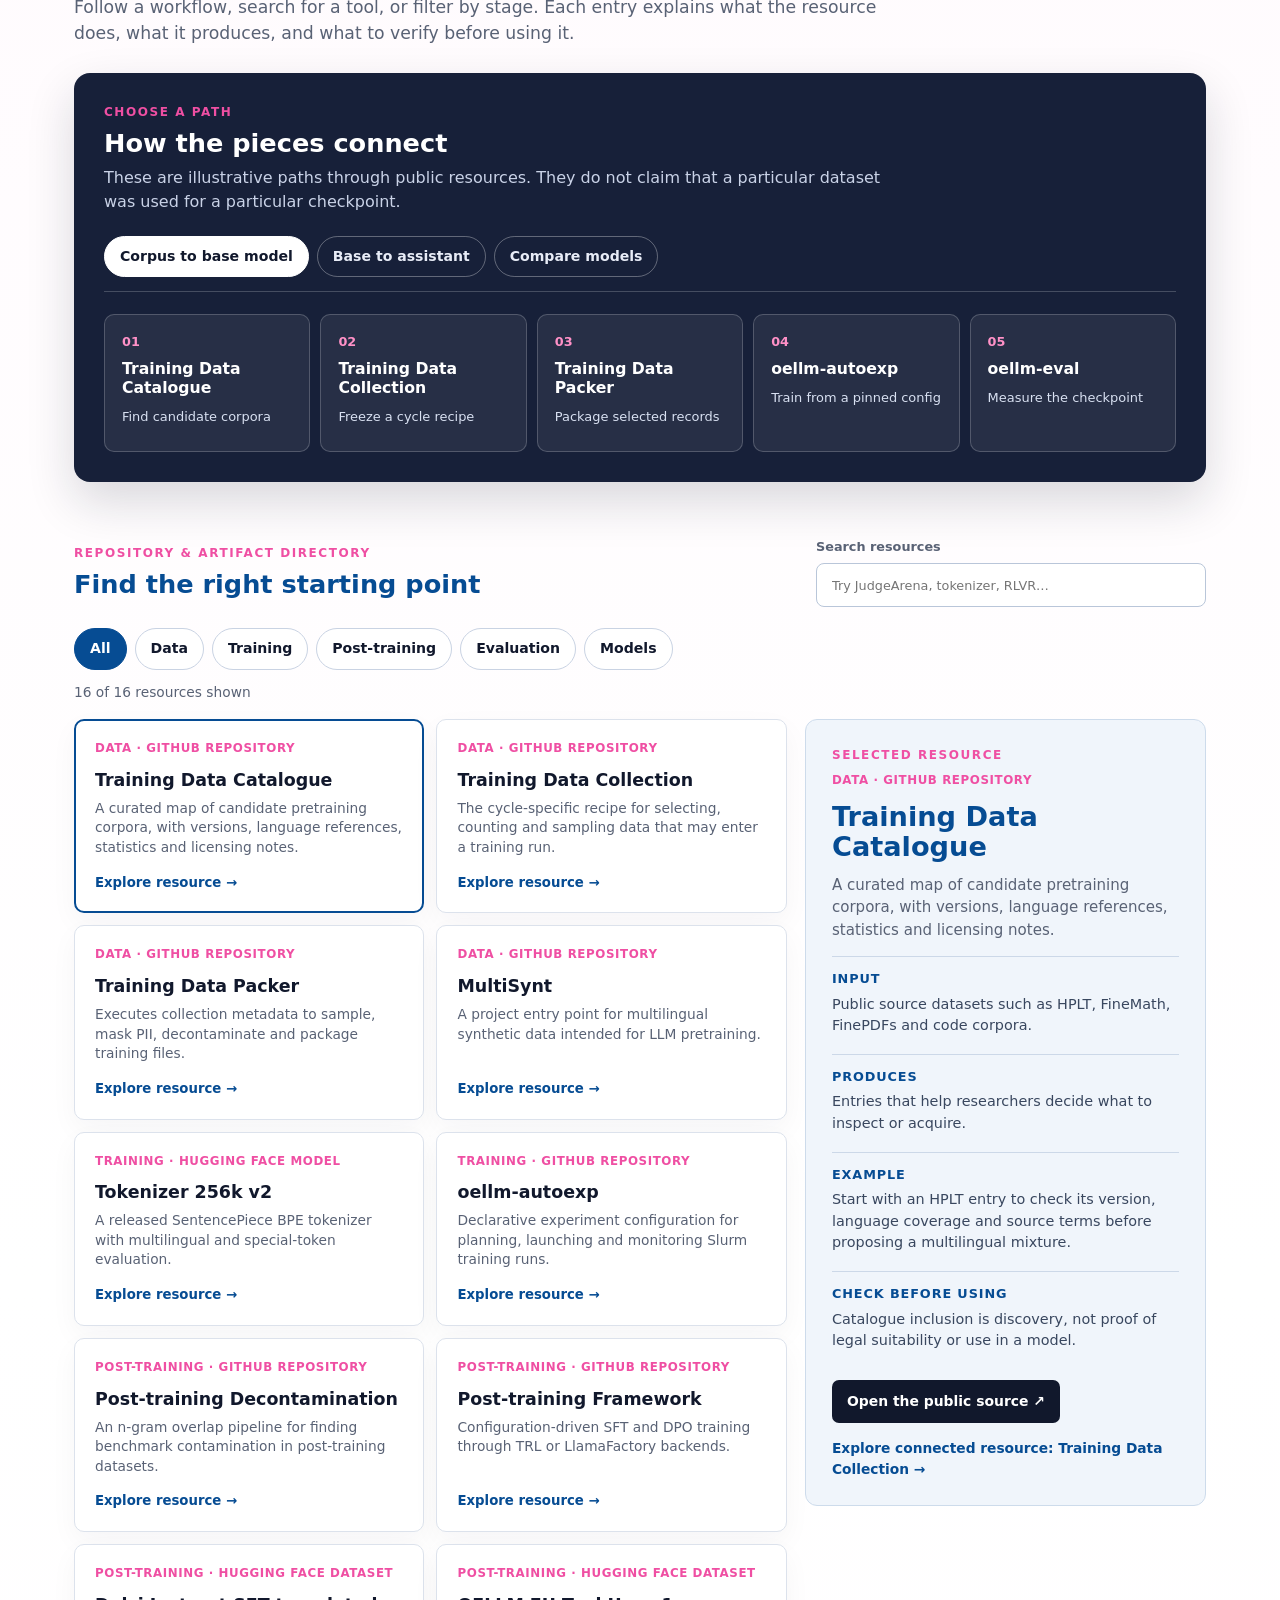
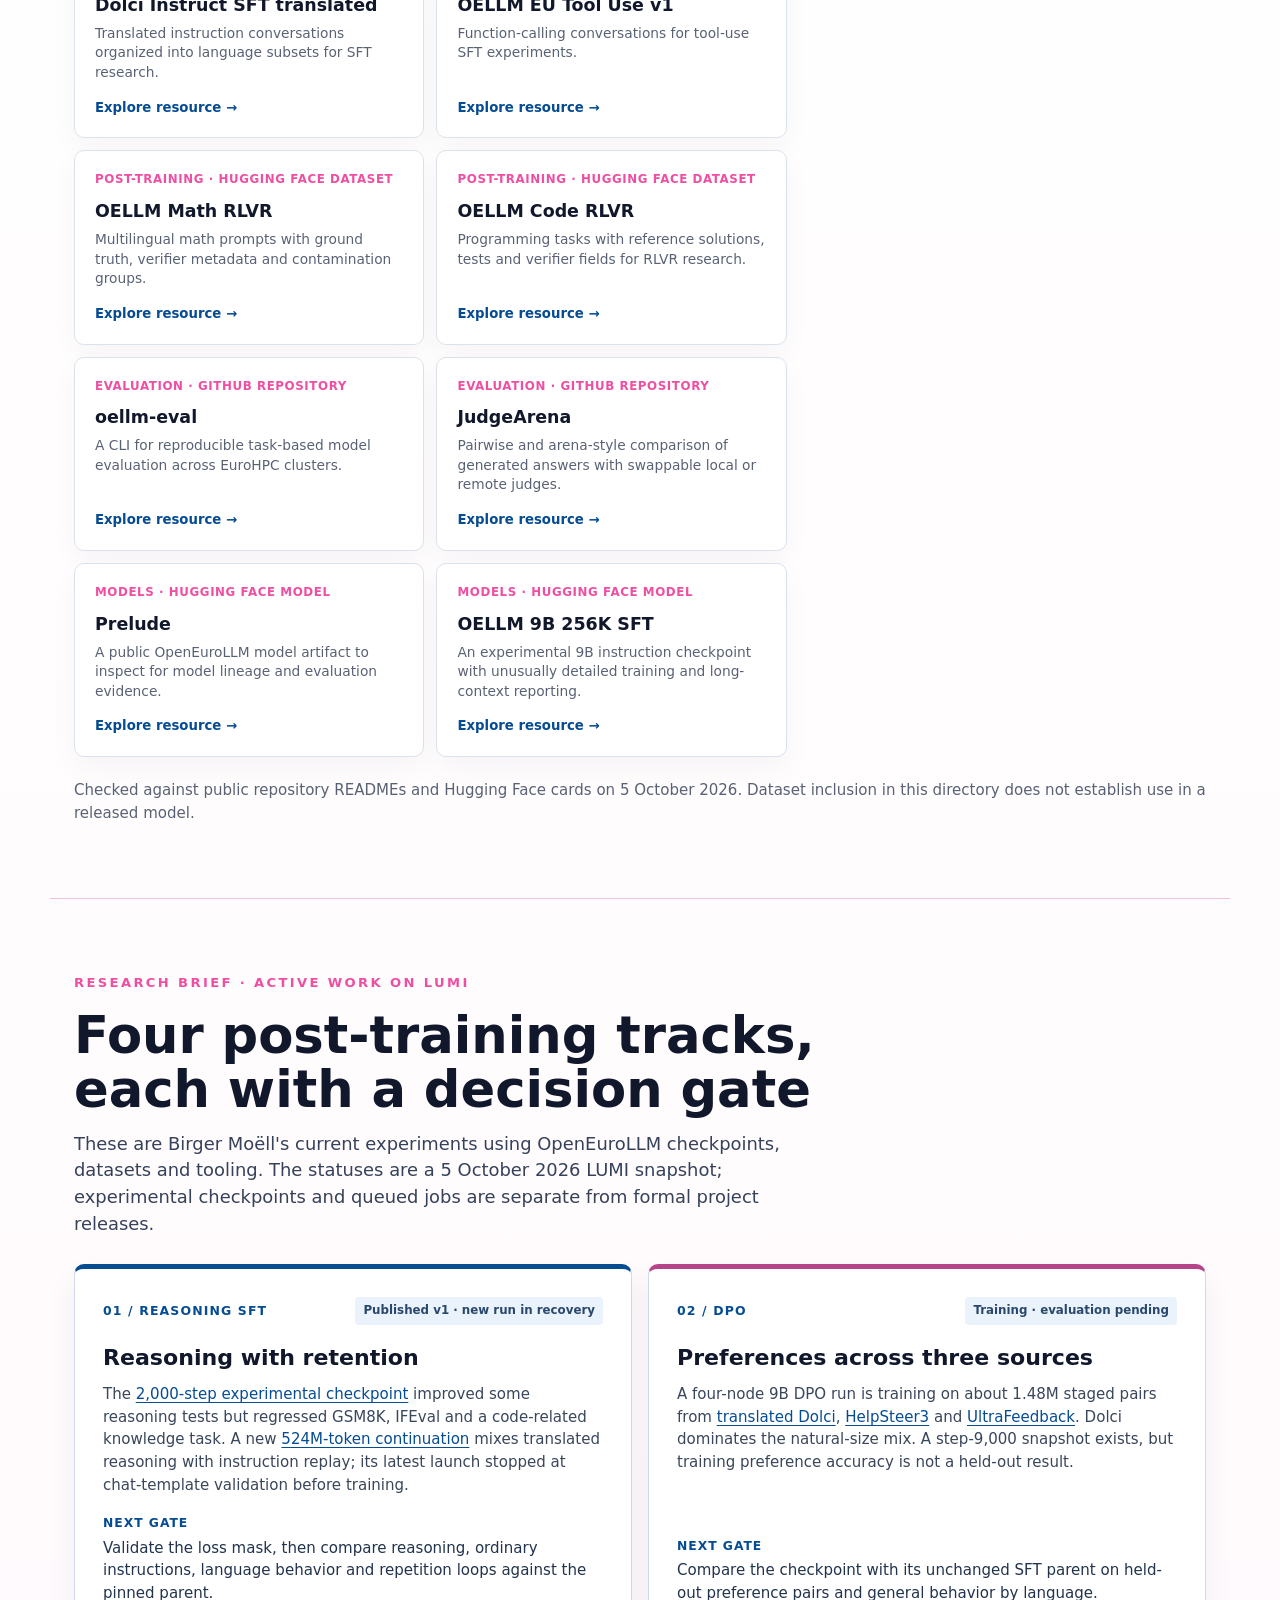
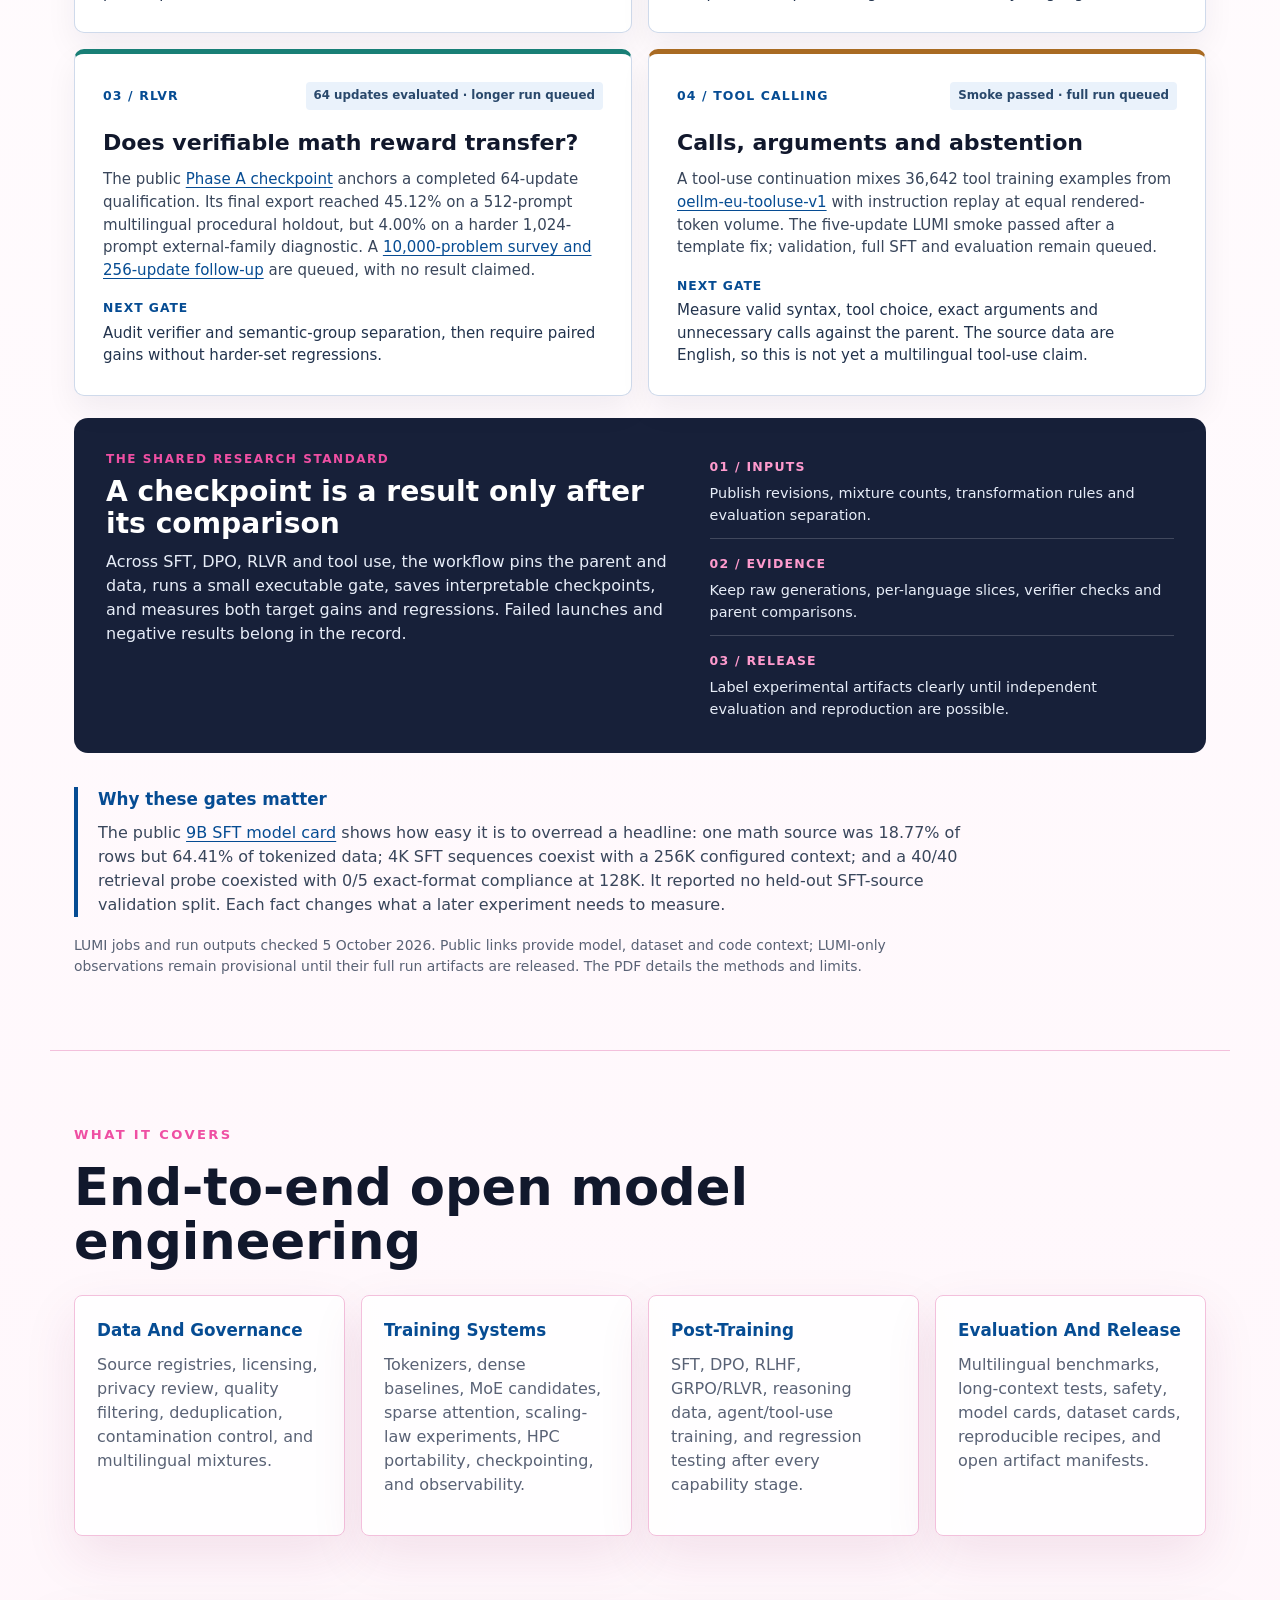
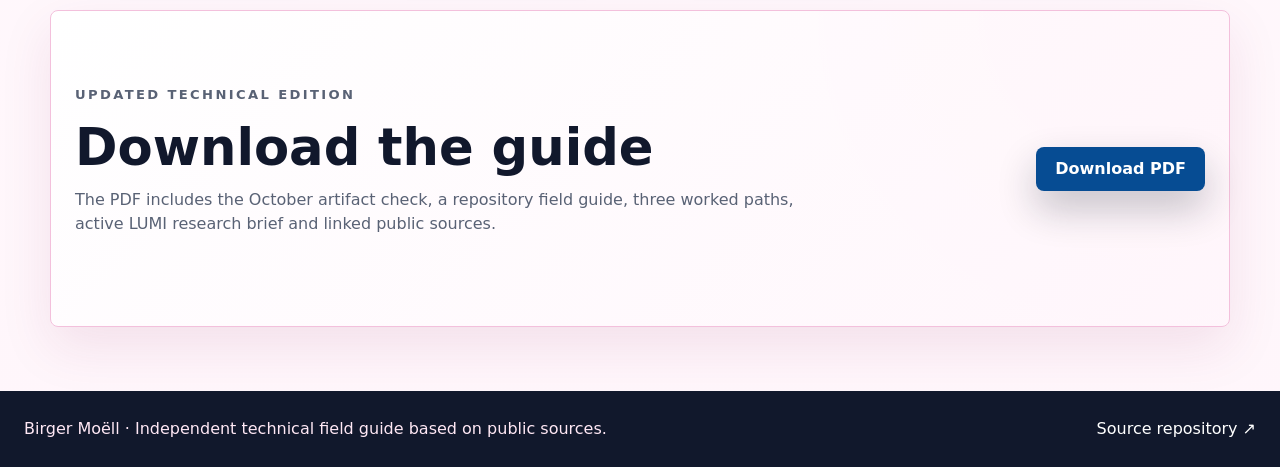
==== commit 5aff38d8: "Document active LUMI post-training work" ====
--- a/index.html
+++ b/index.html
@@ -17,7 +17,7 @@
     <meta property="og:title" content="The 2026 Fully Open LLM Training Guide" />
     <meta
       property="og:description"
-      content="A source-grounded field guide with a concrete post-training research brief, public artifact map and reproducible release standard."
+      content="A source-grounded field guide with active LUMI post-training work, a public artifact map and a reproducible release standard."
     />
     <meta property="og:url" content="https://birgermoell.github.io/openeurollm-open-llm-guide/" />
     <meta property="og:image" content="https://birgermoell.github.io/openeurollm-open-llm-guide/assets/social-card.png" />
@@ -41,11 +41,11 @@
       <nav class="nav" aria-label="Primary">
         <a class="brand" href="./">Fully Open LLM Guide</a>
         <div class="nav-links">
-          <a href="#research">Research brief</a>
+          <a href="#current">2026 update</a>
           <a href="#explore">Artifact map</a>
+          <a href="#research">Active work</a>
           <a href="docs/fully-open-llm-guide-2026.pdf">PDF</a>
           <a href="docs/paper.md">Markdown</a>
-          <a href="#current">2026 update</a>
           <a href="docs/references.bib">Citations</a>
         </div>
       </nav>
@@ -67,7 +67,7 @@
             <span>Open release</span>
           </div>
           <div class="actions">
-            <a class="button primary" href="#research">Start with the research brief</a>
+            <a class="button primary" href="#explore">Explore the artifact map</a>
             <a class="button secondary" href="docs/fully-open-llm-guide-2026.pdf">Read the PDF</a>
           </div>
         </div>
@@ -78,45 +78,6 @@
     </header>
 
     <main>
-      <section class="research band" id="research" aria-labelledby="research-title">
-        <div class="section-head research-head">
-          <p class="eyebrow">Research brief · a released checkpoint</p>
-          <h2 id="research-title">From a model card to a better experiment</h2>
-          <p>The public <a href="https://huggingface.co/openeurollm/oellm-9b-256k-sft">OpenEuroLLM 9B SFT card</a> reports enough detail to test its claims and design the next study. Three details matter more than a headline score.</p>
-        </div>
-        <div class="evidence-grid">
-          <article class="evidence-card">
-            <p class="evidence-label">The effective mixture</p>
-            <p class="evidence-value">18.77% <span>of rows</span><br/>64.41% <span>of tokens</span></p>
-            <p>The Nemotron math slice dominated the tokenized pool despite being less than a fifth of source conversations. Report token exposure alongside row shares.</p>
-          </article>
-          <article class="evidence-card">
-            <p class="evidence-label">Training vs configuration</p>
-            <p class="evidence-value">4K <span>SFT sequence</span><br/>256K <span>context setting</span></p>
-            <p>Short-sequence SFT and an architectural context limit answer different questions. Test useful behavior at each length.</p>
-          </article>
-          <article class="evidence-card">
-            <p class="evidence-label">What the probe showed</p>
-            <p class="evidence-value">40/40 <span>retrieval</span><br/>0/5 <span>exact format at 128K</span></p>
-            <p>Natural-word single-needle retrieval held across tested lengths. Exact-format compliance fell at long lengths; this does not establish synthesis or reasoning quality.</p>
-          </article>
-        </div>
-        <div class="experiment-panel">
-          <div>
-            <p class="micro-label">Proposed controlled study</p>
-            <h3>Can multilingual RLVR improve math without eroding general behavior?</h3>
-            <p>Start from one immutable 9B SFT revision. Curate a <a href="https://huggingface.co/datasets/openeurollm/oellm-math-rlvr">math RLVR</a> slice with group-separated holdouts and audited verifiers. Compare the frozen checkpoint, an equal-budget continued-SFT control and the RLVR treatment.</p>
-            <p class="experiment-note">This is a proposed experiment, not a claim that this training run has happened.</p>
-          </div>
-          <div class="protocol-list">
-            <div><span>01 / Freeze</span><p>Pin model, tokenizer, dataset, verifier, reward, budget and evaluation revisions.</p></div>
-            <div><span>02 / Measure</span><p>Report held-out pass@1 by language, verifier errors, invalid outputs, instruction and safety regressions.</p></div>
-            <div><span>03 / Release</span><p>Share configs, data manifests, logs, intermediate checkpoints, raw generations and failures.</p></div>
-          </div>
-        </div>
-        <p class="research-source">Source: <a href="https://huggingface.co/openeurollm/oellm-9b-256k-sft">9B SFT model card</a>. Its run used no held-out validation split from the SFT sources; training loss alone cannot establish generalization. The full protocol and limits are in the PDF.</p>
-      </section>
-
       <section class="current band" id="current" aria-labelledby="current-title">
         <div class="section-head">
           <p class="eyebrow">Public artifact check · 5 October 2026</p>
@@ -179,6 +140,57 @@
         <p class="status-note">Checked against public repository READMEs and Hugging Face cards on 5 October 2026. Dataset inclusion in this directory does not establish use in a released model.</p>
       </section>
 
+      <section class="research band" id="research" aria-labelledby="research-title">
+        <div class="section-head research-head">
+          <p class="eyebrow">Research brief · active work on LUMI</p>
+          <h2 id="research-title">Four post-training tracks, each with a decision gate</h2>
+          <p>These are Birger Moëll's current experiments using OpenEuroLLM checkpoints, datasets and tooling. The statuses are a 5 October 2026 LUMI snapshot; experimental checkpoints and queued jobs are separate from formal project releases.</p>
+        </div>
+        <div class="active-grid">
+          <article class="active-card">
+            <div class="active-card-top"><span class="active-index">01 / Reasoning SFT</span><span class="active-status">Published v1 · new run in recovery</span></div>
+            <h3>Reasoning with retention</h3>
+            <p>The <a href="https://huggingface.co/birgermoell/oellm-9b-256k-reasoning-v1">2,000-step experimental checkpoint</a> improved some reasoning tests but regressed GSM8K, IFEval and a code-related knowledge task. A new <a href="https://github.com/BirgerMoell/oellm-reasoning-training">524M-token continuation</a> mixes translated reasoning with instruction replay; its latest launch stopped at chat-template validation before training.</p>
+            <p class="active-gate"><strong>Next gate</strong> Validate the loss mask, then compare reasoning, ordinary instructions, language behavior and repetition loops against the pinned parent.</p>
+          </article>
+          <article class="active-card">
+            <div class="active-card-top"><span class="active-index">02 / DPO</span><span class="active-status">Training · evaluation pending</span></div>
+            <h3>Preferences across three sources</h3>
+            <p>A four-node 9B DPO run is training on about 1.48M staged pairs from <a href="https://huggingface.co/datasets/openeurollm/Dolci-Instruct-DPO-translated">translated Dolci</a>, <a href="https://huggingface.co/datasets/nvidia/HelpSteer3">HelpSteer3</a> and <a href="https://huggingface.co/datasets/argilla/ultrafeedback-binarized-preferences-cleaned">UltraFeedback</a>. Dolci dominates the natural-size mix. A step-9,000 snapshot exists, but training preference accuracy is not a held-out result.</p>
+            <p class="active-gate"><strong>Next gate</strong> Compare the checkpoint with its unchanged SFT parent on held-out preference pairs and general behavior by language.</p>
+          </article>
+          <article class="active-card">
+            <div class="active-card-top"><span class="active-index">03 / RLVR</span><span class="active-status">64 updates evaluated · longer run queued</span></div>
+            <h3>Does verifiable math reward transfer?</h3>
+            <p>The public <a href="https://huggingface.co/birgermoell/oellm-9b-math-rlvr-phase-a-32step-experimental">Phase A checkpoint</a> anchors a completed 64-update qualification. Its final export reached 45.12% on a 512-prompt multilingual procedural holdout, but 4.00% on a harder 1,024-prompt external-family diagnostic. A <a href="https://github.com/BirgerMoell/oellm-rlvr">10,000-problem survey and 256-update follow-up</a> are queued, with no result claimed.</p>
+            <p class="active-gate"><strong>Next gate</strong> Audit verifier and semantic-group separation, then require paired gains without harder-set regressions.</p>
+          </article>
+          <article class="active-card">
+            <div class="active-card-top"><span class="active-index">04 / Tool calling</span><span class="active-status">Smoke passed · full run queued</span></div>
+            <h3>Calls, arguments and abstention</h3>
+            <p>A tool-use continuation mixes 36,642 tool training examples from <a href="https://huggingface.co/datasets/birgermoell/oellm-eu-tooluse-v1">oellm-eu-tooluse-v1</a> with instruction replay at equal rendered-token volume. The five-update LUMI smoke passed after a template fix; validation, full SFT and evaluation remain queued.</p>
+            <p class="active-gate"><strong>Next gate</strong> Measure valid syntax, tool choice, exact arguments and unnecessary calls against the parent. The source data are English, so this is not yet a multilingual tool-use claim.</p>
+          </article>
+        </div>
+        <div class="experiment-panel">
+          <div>
+            <p class="micro-label">The shared research standard</p>
+            <h3>A checkpoint is a result only after its comparison</h3>
+            <p>Across SFT, DPO, RLVR and tool use, the workflow pins the parent and data, runs a small executable gate, saves interpretable checkpoints, and measures both target gains and regressions. Failed launches and negative results belong in the record.</p>
+          </div>
+          <div class="protocol-list">
+            <div><span>01 / Inputs</span><p>Publish revisions, mixture counts, transformation rules and evaluation separation.</p></div>
+            <div><span>02 / Evidence</span><p>Keep raw generations, per-language slices, verifier checks and parent comparisons.</p></div>
+            <div><span>03 / Release</span><p>Label experimental artifacts clearly until independent evaluation and reproduction are possible.</p></div>
+          </div>
+        </div>
+        <div class="research-baseline">
+          <h3>Why these gates matter</h3>
+          <p>The public <a href="https://huggingface.co/openeurollm/oellm-9b-256k-sft">9B SFT model card</a> shows how easy it is to overread a headline: one math source was 18.77% of rows but 64.41% of tokenized data; 4K SFT sequences coexist with a 256K configured context; and a 40/40 retrieval probe coexisted with 0/5 exact-format compliance at 128K. It reported no held-out SFT-source validation split. Each fact changes what a later experiment needs to measure.</p>
+        </div>
+        <p class="research-source">LUMI jobs and run outputs checked 5 October 2026. Public links provide model, dataset and code context; LUMI-only observations remain provisional until their full run artifacts are released. The PDF details the methods and limits.</p>
+      </section>
+
       <section class="band">
         <div class="section-head">
           <p class="eyebrow">What it covers</p>
@@ -222,7 +234,7 @@
           <h2>Download the guide</h2>
           <p>
             The PDF includes the October artifact check, a repository field guide,
-            three worked paths, reproducibility checklist and linked public sources.
+            three worked paths, active LUMI research brief and linked public sources.
           </p>
         </div>
         <a class="button primary" href="docs/fully-open-llm-guide-2026.pdf">Download PDF</a>
--- a/styles.css
+++ b/styles.css
@@ -234,10 +234,98 @@
 }
 
 .research-head a,
-.research-source a {
+.research-source a,
+.research-baseline a,
+.active-card a {
   color: var(--blue);
   text-underline-offset: 3px;
 }
+
+.active-grid {
+  display: grid;
+  grid-template-columns: repeat(2, minmax(0, 1fr));
+  gap: 16px;
+}
+
+.active-card {
+  display: flex;
+  flex-direction: column;
+  min-width: 0;
+  padding: 28px;
+  background: #fff;
+  border: 1px solid #cfdaeb;
+  border-top: 5px solid var(--blue);
+  border-radius: 10px;
+  box-shadow: 0 14px 32px rgba(17, 24, 44, 0.06);
+}
+
+.active-card:nth-child(2) { border-top-color: #b5448a; }
+.active-card:nth-child(3) { border-top-color: #197f76; }
+.active-card:nth-child(4) { border-top-color: #a96b22; }
+
+.active-card-top {
+  display: flex;
+  flex-wrap: wrap;
+  align-items: center;
+  justify-content: space-between;
+  gap: 8px 16px;
+  margin-bottom: 20px;
+}
+
+.active-index {
+  color: var(--blue);
+  font-size: 0.78rem;
+  font-weight: 900;
+  letter-spacing: 0.09em;
+  text-transform: uppercase;
+}
+
+.active-status {
+  padding: 5px 8px;
+  color: #29486b;
+  background: #eaf2fb;
+  border-radius: 4px;
+  font-size: 0.74rem;
+  font-weight: 750;
+}
+
+.active-card h3 {
+  margin: 0 0 12px;
+  color: var(--ink);
+  font-size: 1.38rem;
+  line-height: 1.2;
+}
+
+.active-card p {
+  margin: 0;
+  color: #39465b;
+  font-size: 0.94rem;
+}
+
+.active-card .active-gate {
+  margin-top: auto;
+  padding-top: 18px;
+  color: #22334d;
+}
+
+.active-gate strong {
+  display: block;
+  margin-bottom: 4px;
+  color: var(--blue);
+  font-size: 0.77rem;
+  letter-spacing: 0.08em;
+  text-transform: uppercase;
+}
+
+.research-baseline {
+  max-width: 900px;
+  margin-top: 34px;
+  padding-left: 20px;
+  border-left: 4px solid var(--blue);
+}
+
+.research-baseline h3 { margin: 0 0 9px; }
+.research-baseline p { margin: 0; color: #39465b; }
 
 .evidence-grid {
   display: grid;
@@ -884,6 +972,14 @@
     padding-bottom: 56px;
   }
 
+  .active-grid {
+    grid-template-columns: 1fr;
+  }
+
+  .active-card {
+    padding: 24px;
+  }
+
   .evidence-grid {
     grid-template-columns: 1fr;
   }
